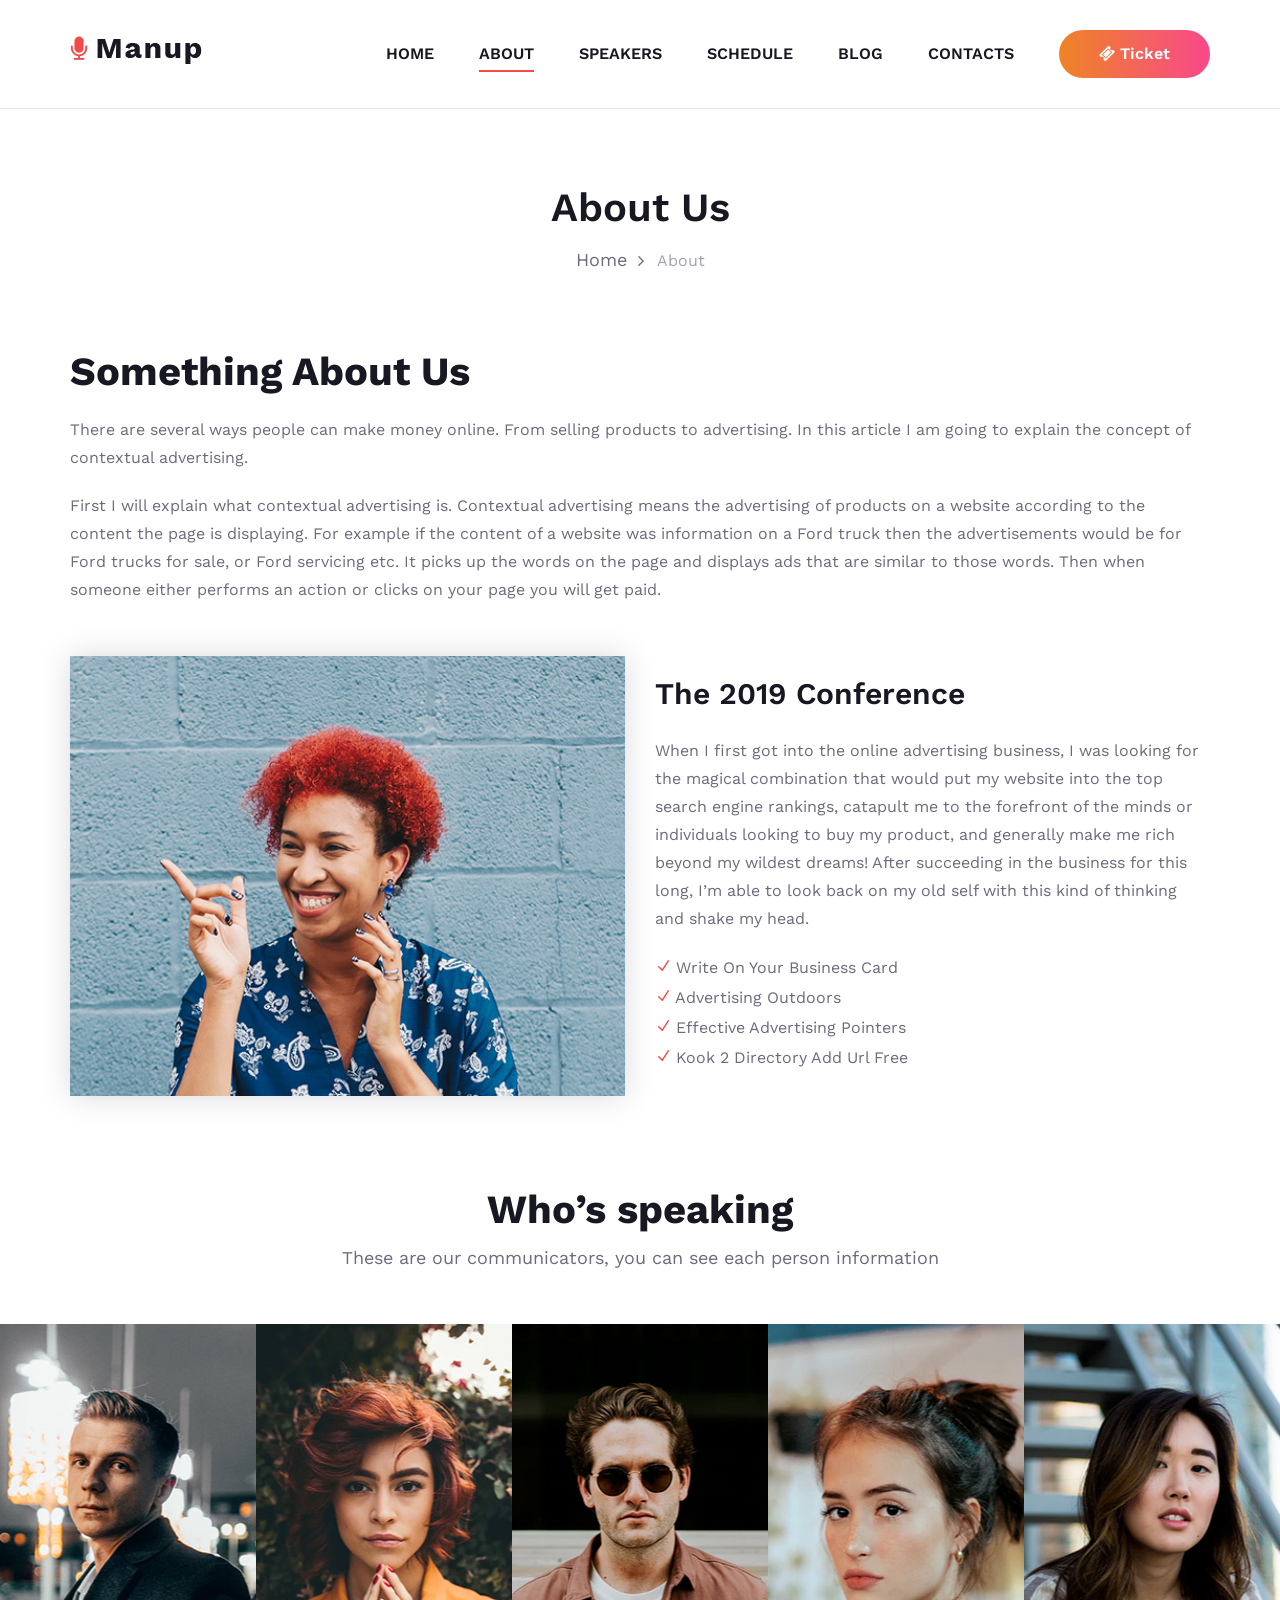
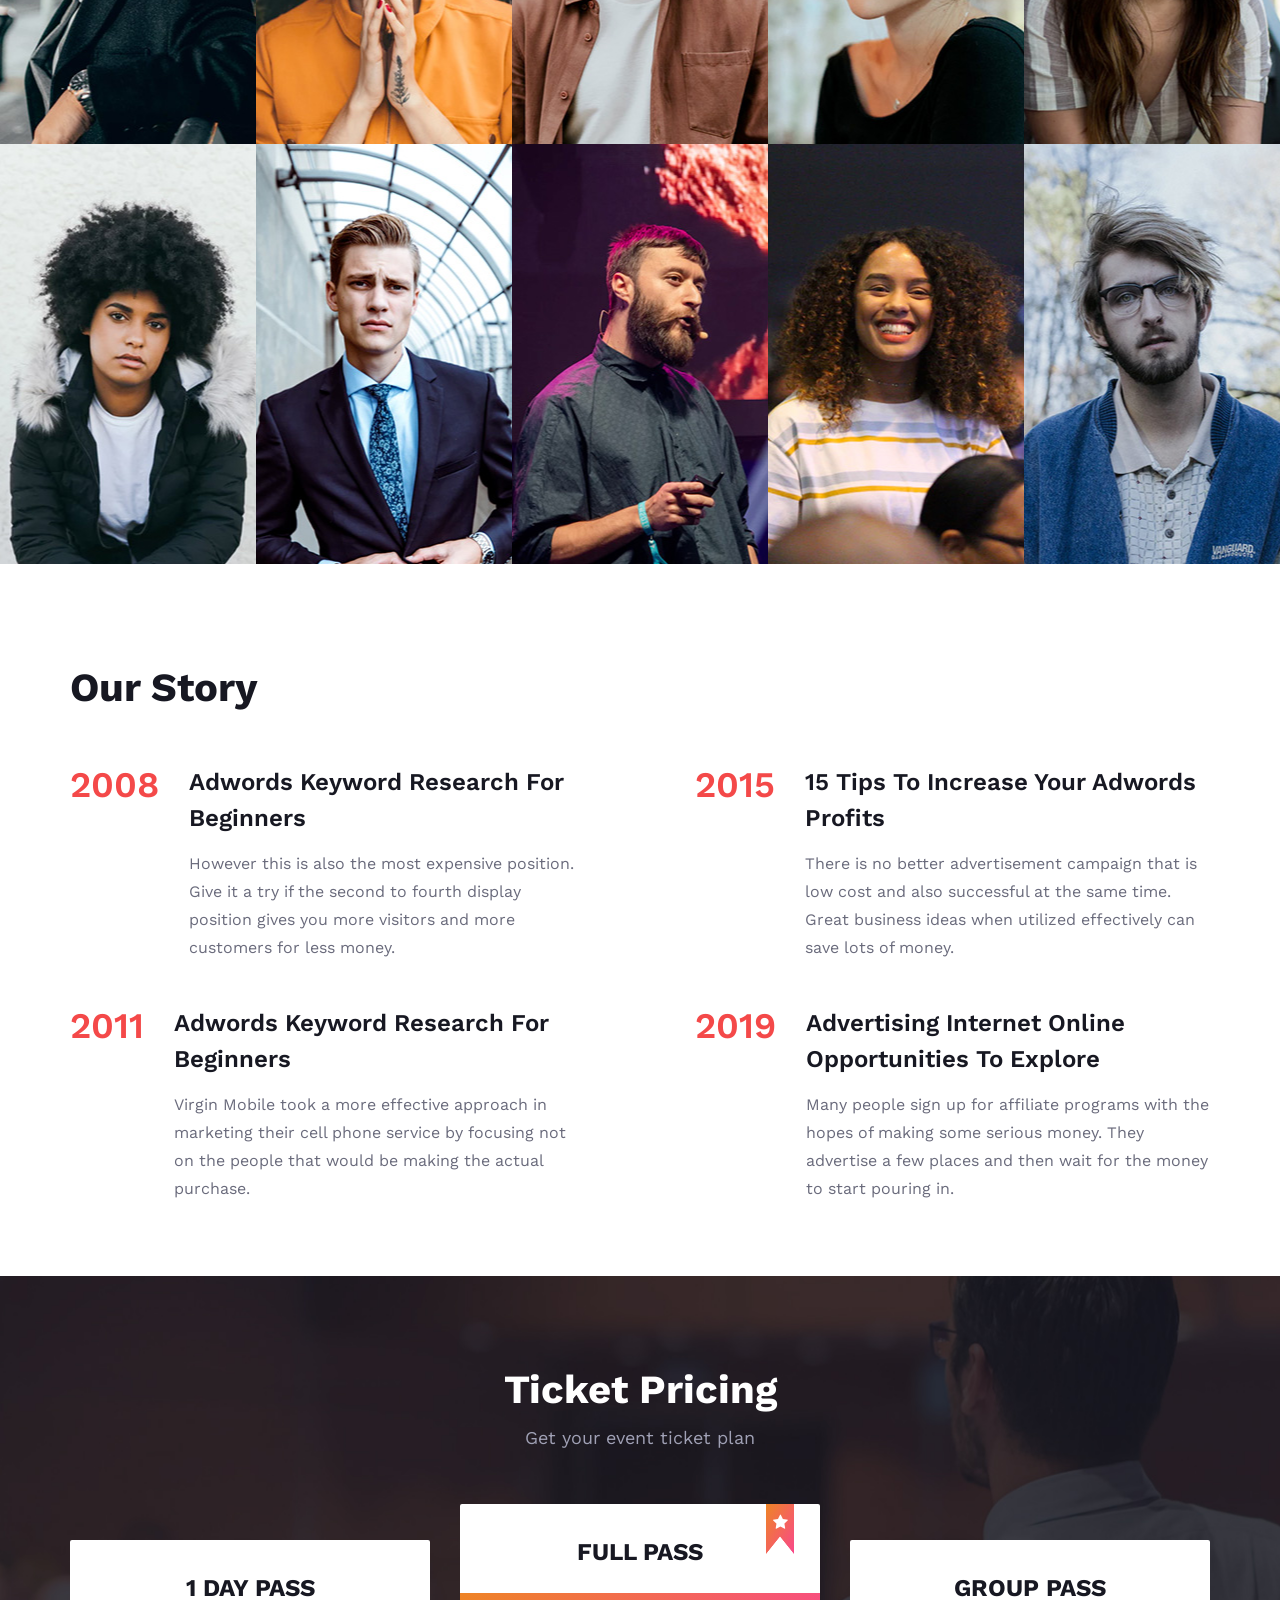
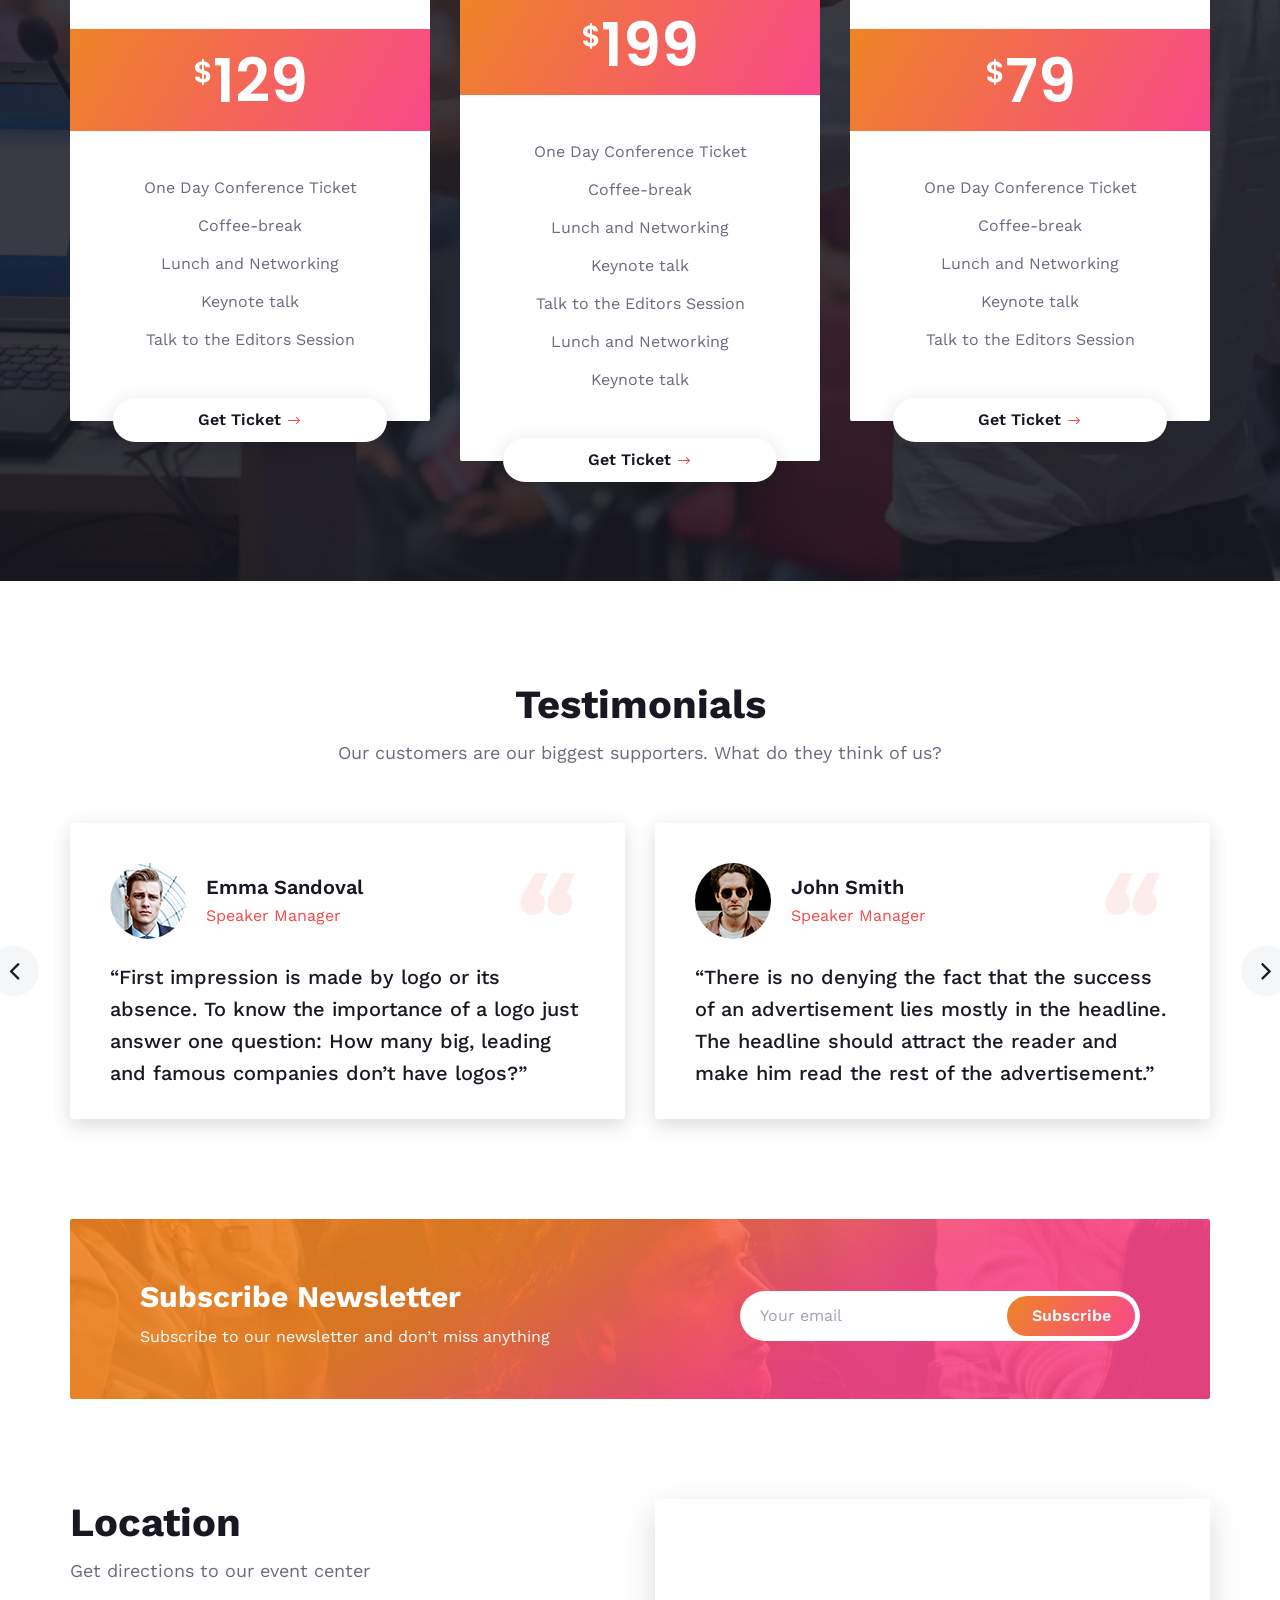
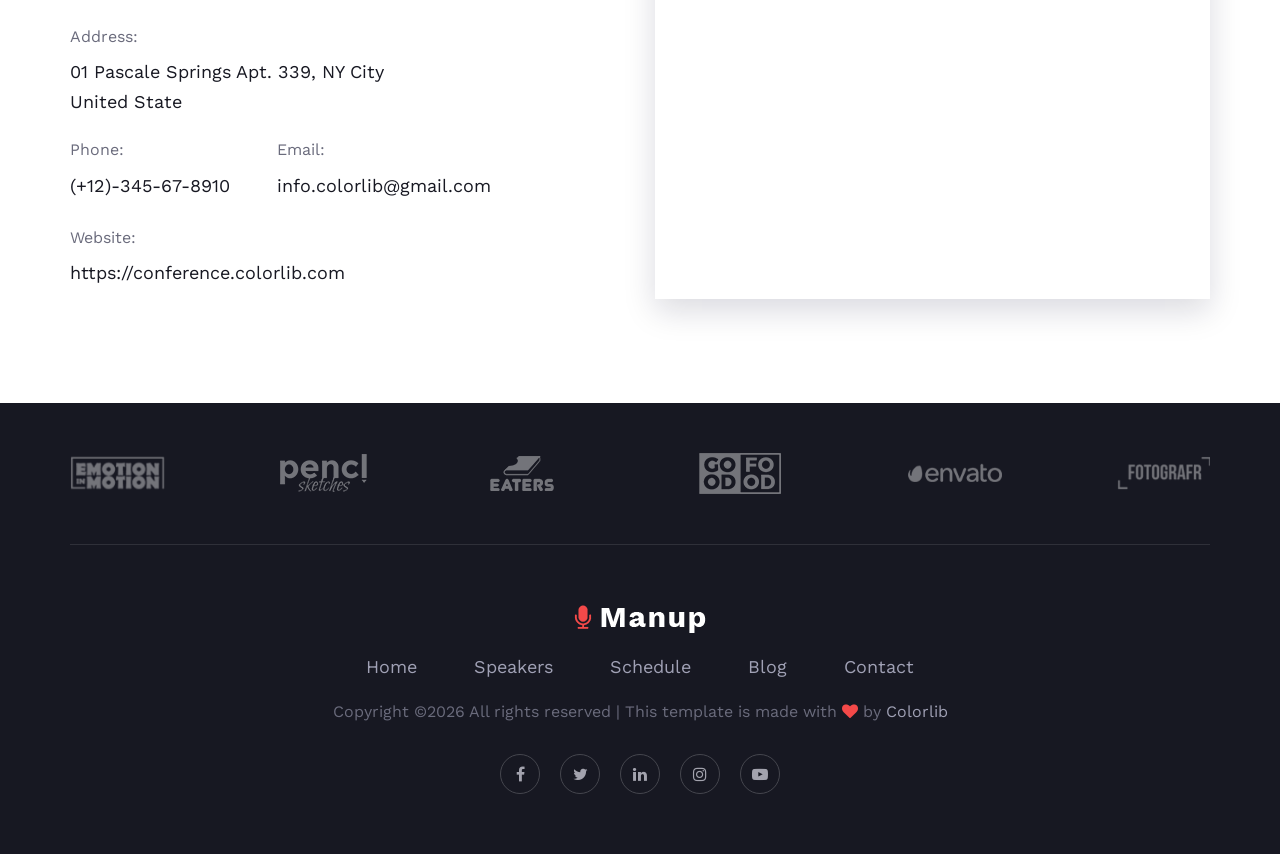
==== about-us.html @ 9007f4e0 "First commit" ====
<!DOCTYPE html>
<html lang="zxx">

<head>
    <meta charset="UTF-8">
    <meta name="description" content="Manup Template">
    <meta name="keywords" content="Manup, unica, creative, html">
    <meta name="viewport" content="width=device-width, initial-scale=1.0">
    <meta http-equiv="X-UA-Compatible" content="ie=edge">
    <title>Manup | Template</title>

    <!-- Google Font -->
    <link href="https://fonts.googleapis.com/css?family=Work+Sans:400,500,600,700,800,900&display=swap" rel="stylesheet">
    <link href="https://fonts.googleapis.com/css?family=Poppins:400,500,600,700&display=swap" rel="stylesheet">


    <!-- Css Styles -->
    <link rel="stylesheet" href="css/bootstrap.min.css" type="text/css">
    <link rel="stylesheet" href="css/font-awesome.min.css" type="text/css">
    <link rel="stylesheet" href="css/elegant-icons.css" type="text/css">
    <link rel="stylesheet" href="css/owl.carousel.min.css" type="text/css">
    <link rel="stylesheet" href="css/magnific-popup.css" type="text/css">
    <link rel="stylesheet" href="css/slicknav.min.css" type="text/css">
    <link rel="stylesheet" href="css/style.css" type="text/css">
</head>

<body>
    <!-- Page Preloder -->
    <div id="preloder">
        <div class="loader"></div>
    </div>

    <!-- Header Section Begin -->
    <header class="header-section header-normal">
        <div class="container">
            <div class="logo">
                <a href="./index.html">
                    <img src="img/logo.png" alt="">
                </a>
            </div>
            <div class="nav-menu">
                <nav class="mainmenu mobile-menu">
                    <ul>
                        <li><a href="./index.html">Home</a></li>
                        <li class="active"><a href="./about-us.html">About</a></li>
                        <li><a href="./speaker.html">Speakers</a>
                            <ul class="dropdown">
                                <li><a href="#">Jayden</a></li>
                                <li><a href="#">Sara</a></li>
                                <li><a href="#">Emma</a></li>
                                <li><a href="#">Harriet</a></li>
                            </ul>
                        </li>
                        <li><a href="./schedule.html">Schedule</a></li>
                        <li><a href="./blog.html">Blog</a></li>
                        <li><a href="./contact.html">Contacts</a></li>
                    </ul>
                </nav>
                <a href="#" class="primary-btn top-btn"><i class="fa fa-ticket"></i> Ticket</a>
            </div>
            <div id="mobile-menu-wrap"></div>
        </div>
    </header>
    <!-- Header End -->

    <!-- Breadcrumb Section Begin -->
    <section class="breadcrumb-section">
        <div class="container">
            <div class="row">
                <div class="col-lg-12">
                    <div class="breadcrumb-text">
                        <h2>About Us</h2>
                        <div class="bt-option">
                            <a href="#">Home</a>
                            <span>About</span>
                        </div>
                    </div>
                </div>
            </div>
        </div>
    </section>
    <!-- Breadcrumb Section End -->

    <!-- About Section Begin -->
    <section class="about-section spad">
        <div class="container">
            <div class="row">
                <div class="col-lg-12">
                    <div class="section-title">
                        <h2>Something About Us</h2>
                        <p class="f-para">There are several ways people can make money online. From selling products to advertising. In this article I am going to explain the concept of contextual advertising.</p>
                        <p>First I will explain what contextual advertising is. Contextual advertising means the advertising of products on a website according to the content the page is displaying. For example if the content of a website was information on a Ford truck then the advertisements would be for Ford trucks for sale, or Ford servicing etc. It picks up the words on the page and displays ads that are similar to those words. Then when someone either performs an action or clicks on your page you will get paid.</p>
                    </div>
                </div>
            </div>
            <div class="row">
                <div class="col-lg-6">
                    <div class="about-pic">
                        <img src="img/about-us.jpg" alt="">
                    </div>
                </div>
                <div class="col-lg-6">
                    <div class="about-text">
                        <h3>The 2019 Conference</h3>
                        <p>When I first got into the online advertising business, I was looking for the magical combination that would put my website into the top search engine rankings, catapult me to the forefront of the minds or individuals looking to buy my product, and generally make me rich beyond my wildest dreams! After succeeding in the business for this long, I’m able to look back on my old self with this kind of thinking and shake my head. </p>
                        <ul>
                            <li><span class="icon_check"></span> Write On Your Business Card</li>
                            <li><span class="icon_check"></span> Advertising Outdoors</li>
                            <li><span class="icon_check"></span> Effective Advertising Pointers</li>
                            <li><span class="icon_check"></span> Kook 2 Directory Add Url Free</li>
                        </ul>
                    </div>
                </div>
            </div>
        </div>
    </section>
    <!-- About Section End -->

    <!-- Team Member Section Begin -->
    <section class="team-member-section">
        <div class="container">
            <div class="row">
                <div class="col-lg-12">
                    <div class="section-title">
                        <h2>Who’s speaking</h2>
                        <p>These are our communicators, you can see each person information</p>
                    </div>
                </div>
            </div>
        </div>
        <div class="member-item set-bg" data-setbg="img/team-member/member-1.jpg">
            <div class="mi-social">
                <div class="mi-social-inner bg-gradient">
                    <a href="#"><i class="fa fa-facebook"></i></a>
                    <a href="#"><i class="fa fa-instagram"></i></a>
                    <a href="#"><i class="fa fa-twitter"></i></a>
                    <a href="#"><i class="fa fa-linkedin"></i></a>
                </div>
            </div>
            <div class="mi-text">
                <h5>Emma Sandoval</h5>
                <span>Speaker</span>
            </div>
        </div>
        <div class="member-item set-bg" data-setbg="img/team-member/member-2.jpg">
            <div class="mi-social">
                <div class="mi-social-inner bg-gradient">
                    <a href="#"><i class="fa fa-facebook"></i></a>
                    <a href="#"><i class="fa fa-instagram"></i></a>
                    <a href="#"><i class="fa fa-twitter"></i></a>
                    <a href="#"><i class="fa fa-linkedin"></i></a>
                </div>
            </div>
            <div class="mi-text">
                <h5>Emma Sandoval</h5>
                <span>Speaker</span>
            </div>
        </div>
        <div class="member-item set-bg" data-setbg="img/team-member/member-3.jpg">
            <div class="mi-social">
                <div class="mi-social-inner bg-gradient">
                    <a href="#"><i class="fa fa-facebook"></i></a>
                    <a href="#"><i class="fa fa-instagram"></i></a>
                    <a href="#"><i class="fa fa-twitter"></i></a>
                    <a href="#"><i class="fa fa-linkedin"></i></a>
                </div>
            </div>
            <div class="mi-text">
                <h5>Emma Sandoval</h5>
                <span>Speaker</span>
            </div>
        </div>
        <div class="member-item set-bg" data-setbg="img/team-member/member-4.jpg">
            <div class="mi-social">
                <div class="mi-social-inner bg-gradient">
                    <a href="#"><i class="fa fa-facebook"></i></a>
                    <a href="#"><i class="fa fa-instagram"></i></a>
                    <a href="#"><i class="fa fa-twitter"></i></a>
                    <a href="#"><i class="fa fa-linkedin"></i></a>
                </div>
            </div>
            <div class="mi-text">
                <h5>Emma Sandoval</h5>
                <span>Speaker</span>
            </div>
        </div>
        <div class="member-item set-bg" data-setbg="img/team-member/member-5.jpg">
            <div class="mi-social">
                <div class="mi-social-inner bg-gradient">
                    <a href="#"><i class="fa fa-facebook"></i></a>
                    <a href="#"><i class="fa fa-instagram"></i></a>
                    <a href="#"><i class="fa fa-twitter"></i></a>
                    <a href="#"><i class="fa fa-linkedin"></i></a>
                </div>
            </div>
            <div class="mi-text">
                <h5>Emma Sandoval</h5>
                <span>Speaker</span>
            </div>
        </div>
        <div class="member-item set-bg" data-setbg="img/team-member/member-6.jpg">
            <div class="mi-social">
                <div class="mi-social-inner bg-gradient">
                    <a href="#"><i class="fa fa-facebook"></i></a>
                    <a href="#"><i class="fa fa-instagram"></i></a>
                    <a href="#"><i class="fa fa-twitter"></i></a>
                    <a href="#"><i class="fa fa-linkedin"></i></a>
                </div>
            </div>
            <div class="mi-text">
                <h5>Emma Sandoval</h5>
                <span>Speaker</span>
            </div>
        </div>
        <div class="member-item set-bg" data-setbg="img/team-member/member-7.jpg">
            <div class="mi-social">
                <div class="mi-social-inner bg-gradient">
                    <a href="#"><i class="fa fa-facebook"></i></a>
                    <a href="#"><i class="fa fa-instagram"></i></a>
                    <a href="#"><i class="fa fa-twitter"></i></a>
                    <a href="#"><i class="fa fa-linkedin"></i></a>
                </div>
            </div>
            <div class="mi-text">
                <h5>Emma Sandoval</h5>
                <span>Speaker</span>
            </div>
        </div>
        <div class="member-item set-bg" data-setbg="img/team-member/member-8.jpg">
            <div class="mi-social">
                <div class="mi-social-inner bg-gradient">
                    <a href="#"><i class="fa fa-facebook"></i></a>
                    <a href="#"><i class="fa fa-instagram"></i></a>
                    <a href="#"><i class="fa fa-twitter"></i></a>
                    <a href="#"><i class="fa fa-linkedin"></i></a>
                </div>
            </div>
            <div class="mi-text">
                <h5>Emma Sandoval</h5>
                <span>Speaker</span>
            </div>
        </div>
        <div class="member-item set-bg" data-setbg="img/team-member/member-9.jpg">
            <div class="mi-social">
                <div class="mi-social-inner bg-gradient">
                    <a href="#"><i class="fa fa-facebook"></i></a>
                    <a href="#"><i class="fa fa-instagram"></i></a>
                    <a href="#"><i class="fa fa-twitter"></i></a>
                    <a href="#"><i class="fa fa-linkedin"></i></a>
                </div>
            </div>
            <div class="mi-text">
                <h5>Emma Sandoval</h5>
                <span>Speaker</span>
            </div>
        </div>
        <div class="member-item set-bg" data-setbg="img/team-member/member-10.jpg">
            <div class="mi-social">
                <div class="mi-social-inner bg-gradient">
                    <a href="#"><i class="fa fa-facebook"></i></a>
                    <a href="#"><i class="fa fa-instagram"></i></a>
                    <a href="#"><i class="fa fa-twitter"></i></a>
                    <a href="#"><i class="fa fa-linkedin"></i></a>
                </div>
            </div>
            <div class="mi-text">
                <h5>Emma Sandoval</h5>
                <span>Speaker</span>
            </div>
        </div>
    </section>
    <!-- Team Member Section End -->

    <!-- Story Section Begin -->
    <section class="story-section spad">
        <div class="container">
            <div class="row">
                <div class="col-lg-12">
                    <div class="section-title">
                        <h2>Our Story</h2>
                    </div>
                </div>
            </div>
            <div class="row">
                <div class="col-lg-6">
                    <div class="story-left">
                        <div class="story-item">
                            <h2>2008</h2>
                            <div class="si-text">
                                <h4>Adwords Keyword Research For Beginners</h4>
                                <p>However this is also the most expensive position. Give it a try if the second to fourth display position gives you more visitors and more customers for less money.</p>
                            </div>
                        </div>
                        <div class="story-item">
                            <h2>2011</h2>
                            <div class="si-text">
                                <h4>Adwords Keyword Research For Beginners</h4>
                                <p>Virgin Mobile took a more effective approach in marketing their cell phone service by focusing not on the people that would be making the actual purchase.</p>
                            </div>
                        </div>
                    </div>
                </div>
                <div class="col-lg-6">
                    <div class="story-right">
                        <div class="story-item">
                            <h2>2015</h2>
                            <div class="si-text">
                                <h4>15 Tips To Increase Your Adwords Profits</h4>
                                <p>There is no better advertisement campaign that is low cost and also successful at the same time. Great business ideas when utilized effectively can save lots of money.</p>
                            </div>
                        </div>
                        <div class="story-item">
                            <h2>2019</h2>
                            <div class="si-text">
                                <h4>Advertising Internet Online Opportunities To Explore</h4>
                                <p>Many people sign up for affiliate programs with the hopes of making some serious money. They advertise a few places and then wait for the money to start pouring in.</p>
                            </div>
                        </div>
                    </div>
                </div>
            </div>
        </div>
    </section>
    <!-- Story Section End -->

    <!-- Pricing Section Begin -->
    <section class="pricing-section set-bg spad" data-setbg="img/pricing-bg.jpg">
        <div class="container">
            <div class="row">
                <div class="col-lg-12">
                    <div class="section-title">
                        <h2>Ticket Pricing</h2>
                        <p>Get your event ticket plan</p>
                    </div>
                </div>
            </div>
            <div class="row">
                <div class="col-lg-4">
                    <div class="price-item">
                        <h4>1 Day Pass</h4>
                        <div class="pi-price">
                            <h2><span>$</span>129</h2>
                        </div>
                        <ul>
                            <li>One Day Conference Ticket</li>
                            <li>Coffee-break</li>
                            <li>Lunch and Networking</li>
                            <li>Keynote talk</li>
                            <li>Talk to the Editors Session</li>
                        </ul>
                        <a href="#" class="price-btn">Get Ticket <span class="arrow_right"></span></a>
                    </div>
                </div>
                <div class="col-lg-4">
                    <div class="price-item top-rated">
                        <div class="tr-tag">
                            <i class="fa fa-star"></i>
                        </div>
                        <h4>Full Pass</h4>
                        <div class="pi-price">
                            <h2><span>$</span>199</h2>
                        </div>
                        <ul>
                            <li>One Day Conference Ticket</li>
                            <li>Coffee-break</li>
                            <li>Lunch and Networking</li>
                            <li>Keynote talk</li>
                            <li>Talk to the Editors Session</li>
                            <li>Lunch and Networking</li>
                            <li>Keynote talk</li>
                        </ul>
                        <a href="#" class="price-btn">Get Ticket <span class="arrow_right"></span></a>
                    </div>
                </div>
                <div class="col-lg-4">
                    <div class="price-item">
                        <h4>Group Pass</h4>
                        <div class="pi-price">
                            <h2><span>$</span>79</h2>
                        </div>
                        <ul>
                            <li>One Day Conference Ticket</li>
                            <li>Coffee-break</li>
                            <li>Lunch and Networking</li>
                            <li>Keynote talk</li>
                            <li>Talk to the Editors Session</li>
                        </ul>
                        <a href="#" class="price-btn">Get Ticket <span class="arrow_right"></span></a>
                    </div>
                </div>
            </div>
        </div>
    </section>
    <!-- Pricing Section End -->

    <!-- Testimonial Section Begin -->
    <section class="testimonial-section spad">
        <div class="container">
            <div class="row">
                <div class="col-lg-12">
                    <div class="section-title">
                        <h2>Testimonials</h2>
                        <p>Our customers are our biggest supporters. What do they think of us?</p>
                    </div>
                </div>
            </div>
            <div class="row">
                <div class="col-lg-12">
                    <div class="row">
                        <div class="testimonial-slider owl-carousel">
                            <div class="col-lg-6">
                                <div class="testimonial-item">
                                    <div class="ti-author">
                                        <div class="quote-pic">
                                            <img src="img/quote.png" alt="">
                                        </div>
                                        <div class="ta-pic">
                                            <img src="img/testimonial/testimonial-1.jpg" alt="">
                                        </div>
                                        <div class="ta-text">
                                            <h5>Emma Sandoval</h5>
                                            <span>Speaker Manager</span>
                                        </div>
                                    </div>
                                    <p>“First impression is made by logo or its absence. To know the importance of a logo just answer one question: How many big, leading and famous companies don’t have logos?”</p>
                                </div>
                            </div>
                            <div class="col-lg-6">
                                <div class="testimonial-item">
                                    <div class="ti-author">
                                        <div class="quote-pic">
                                            <img src="img/quote.png" alt="">
                                        </div>
                                        <div class="ta-pic">
                                            <img src="img/testimonial/testimonial-2.jpg" alt="">
                                        </div>
                                        <div class="ta-text">
                                            <h5>John Smith</h5>
                                            <span>Speaker Manager</span>
                                        </div>
                                    </div>
                                    <p>“There is no denying the fact that the success of an advertisement lies mostly in the headline. The headline should attract the reader and make him read the rest of the advertisement.”</p>
                                </div>
                            </div>
                            <div class="col-lg-6">
                                <div class="testimonial-item">
                                    <div class="ti-author">
                                        <div class="quote-pic">
                                            <img src="img/quote.png" alt="">
                                        </div>
                                        <div class="ta-pic">
                                            <img src="img/testimonial/testimonial-2.jpg" alt="">
                                        </div>
                                        <div class="ta-text">
                                            <h5>John Smith</h5>
                                            <span>Speaker Manager</span>
                                        </div>
                                    </div>
                                    <p>“There is no denying the fact that the success of an advertisement lies mostly in the headline. The headline should attract the reader and make him read the rest of the advertisement.”</p>
                                </div>
                            </div>
                        </div>
                    </div>
                </div>
            </div>
        </div>
    </section>
    <!-- Testimonial Section End -->

    <!-- Newslatter Section Begin -->
    <section class="newslatter-section about-newslatter">
        <div class="container">
            <div class="newslatter-inner set-bg" data-setbg="img/newslatter-bg.jpg">
                <div class="ni-text">
                    <h3>Subscribe Newsletter</h3>
                    <p>Subscribe to our newsletter and don’t miss anything</p>
                </div>
                <form action="#" class="ni-form">
                    <input type="text" placeholder="Your email">
                    <button type="submit">Subscribe</button>
                </form>
            </div>
        </div>
    </section>
    <!-- Newslatter Section End -->

    <!-- Contact Section Begin -->
    <section class="contact-section spad">
        <div class="container">
            <div class="row">
                <div class="col-lg-6">
                    <div class="section-title">
                        <h2>Location</h2>
                        <p>Get directions to our event center</p>
                    </div>
                    <div class="cs-text">
                        <div class="ct-address">
                            <span>Address:</span>
                            <p>01 Pascale Springs Apt. 339, NY City <br/>United State</p>
                        </div>
                        <ul>
                            <li>
                                <span>Phone:</span>
                                (+12)-345-67-8910
                            </li>
                            <li>
                                <span>Email:</span>
                                info.colorlib@gmail.com
                            </li>
                        </ul>
                        <div class="ct-links">
                            <span>Website:</span>
                            <p>https://conference.colorlib.com</p>
                        </div>
                    </div>
                </div>
                <div class="col-lg-6">
                    <div class="cs-map">
                        <iframe src="https://www.google.com/maps/embed?pb=!1m18!1m12!1m3!1d52901.38789495531!2d-118.19465514866786!3d34.03523211493029!2m3!1f0!2f0!3f0!3m2!1i1024!2i768!4f13.1!3m3!1m2!1s0x80c2cf71ad83ff9f%3A0x518b28657f4543b7!2sEast%20Los%20Angeles%2C%20CA%2C%20USA!5e0!3m2!1sen!2sbd!4v1579763856144!5m2!1sen!2sbd" height="400" style="border:0;" allowfullscreen=""></iframe>
                    </div>
                </div>
            </div>
        </div>
    </section>
    <!-- Contact Section End -->

    <!-- Footer Section Begin -->
    <footer class="footer-section">
        <div class="container">
            <div class="partner-logo owl-carousel">
                <a href="#" class="pl-table">
                    <div class="pl-tablecell">
                        <img src="img/partner-logo/logo-1.png" alt="">
                    </div>
                </a>
                <a href="#" class="pl-table">
                    <div class="pl-tablecell">
                        <img src="img/partner-logo/logo-2.png" alt="">
                    </div>
                </a>
                <a href="#" class="pl-table">
                    <div class="pl-tablecell">
                        <img src="img/partner-logo/logo-3.png" alt="">
                    </div>
                </a>
                <a href="#" class="pl-table">
                    <div class="pl-tablecell">
                        <img src="img/partner-logo/logo-4.png" alt="">
                    </div>
                </a>
                <a href="#" class="pl-table">
                    <div class="pl-tablecell">
                        <img src="img/partner-logo/logo-5.png" alt="">
                    </div>
                </a>
                <a href="#" class="pl-table">
                    <div class="pl-tablecell">
                        <img src="img/partner-logo/logo-6.png" alt="">
                    </div>
                </a>
            </div>
            <div class="row">
                <div class="col-lg-12">
                    <div class="footer-text">
                        <div class="ft-logo">
                            <a href="#" class="footer-logo"><img src="img/footer-logo.png" alt=""></a>
                        </div>
                        <ul>
                            <li><a href="#">Home</a></li>
                            <li><a href="#">Speakers</a></li>
                            <li><a href="#">Schedule</a></li>
                            <li><a href="#">Blog</a></li>
                            <li><a href="#">Contact</a></li>
                        </ul>
                        <div class="copyright-text"><p><!-- Link back to Colorlib can't be removed. Template is licensed under CC BY 3.0. -->
  Copyright &copy;<script>document.write(new Date().getFullYear());</script> All rights reserved | This template is made with <i class="fa fa-heart" aria-hidden="true"></i> by <a href="https://colorlib.com" target="_blank">Colorlib</a>
  <!-- Link back to Colorlib can't be removed. Template is licensed under CC BY 3.0. --></p></div>
                        <div class="ft-social">
                            <a href="#"><i class="fa fa-facebook"></i></a>
                            <a href="#"><i class="fa fa-twitter"></i></a>
                            <a href="#"><i class="fa fa-linkedin"></i></a>
                            <a href="#"><i class="fa fa-instagram"></i></a>
                            <a href="#"><i class="fa fa-youtube-play"></i></a>
                        </div>
                    </div>
                </div>
            </div>
        </div>
    </footer>
    <!-- Footer Section End -->

    <!-- Js Plugins -->
    <script src="js/jquery-3.3.1.min.js"></script>
    <script src="js/bootstrap.min.js"></script>
    <script src="js/jquery.magnific-popup.min.js"></script>
    <script src="js/jquery.countdown.min.js"></script>
    <script src="js/jquery.slicknav.js"></script>
    <script src="js/owl.carousel.min.js"></script>
    <script src="js/main.js"></script>
</body>

</html>
---- css/elegant-icons.css ----
@font-face {
	font-family: 'ElegantIcons';
	src:url('../fonts/ElegantIcons.eot');
	src:url('../fonts/ElegantIcons.eot?#iefix') format('embedded-opentype'),
		url('../fonts/ElegantIcons.woff') format('woff'),
		url('../fonts/ElegantIcons.ttf') format('truetype'),
		url('../fonts/ElegantIcons.svg#ElegantIcons') format('svg');
	font-weight: normal;
	font-style: normal;
}

/* Use the following CSS code if you want to use data attributes for inserting your icons */
[data-icon]:before {
	font-family: 'ElegantIcons';
	content: attr(data-icon);
	speak: none;
	font-weight: normal;
	font-variant: normal;
	text-transform: none;
	line-height: 1;
	-webkit-font-smoothing: antialiased;
	-moz-osx-font-smoothing: grayscale;
}

/* Use the following CSS code if you want to have a class per icon */
/*
Instead of a list of all class selectors,
you can use the generic selector below, but it's slower:
[class*="your-class-prefix"] {
*/
.arrow_up, .arrow_down, .arrow_left, .arrow_right, .arrow_left-up, .arrow_right-up, .arrow_right-down, .arrow_left-down, .arrow-up-down, .arrow_up-down_alt, .arrow_left-right_alt, .arrow_left-right, .arrow_expand_alt2, .arrow_expand_alt, .arrow_condense, .arrow_expand, .arrow_move, .arrow_carrot-up, .arrow_carrot-down, .arrow_carrot-left, .arrow_carrot-right, .arrow_carrot-2up, .arrow_carrot-2down, .arrow_carrot-2left, .arrow_carrot-2right, .arrow_carrot-up_alt2, .arrow_carrot-down_alt2, .arrow_carrot-left_alt2, .arrow_carrot-right_alt2, .arrow_carrot-2up_alt2, .arrow_carrot-2down_alt2, .arrow_carrot-2left_alt2, .arrow_carrot-2right_alt2, .arrow_triangle-up, .arrow_triangle-down, .arrow_triangle-left, .arrow_triangle-right, .arrow_triangle-up_alt2, .arrow_triangle-down_alt2, .arrow_triangle-left_alt2, .arrow_triangle-right_alt2, .arrow_back, .icon_minus-06, .icon_plus, .icon_close, .icon_check, .icon_minus_alt2, .icon_plus_alt2, .icon_close_alt2, .icon_check_alt2, .icon_zoom-out_alt, .icon_zoom-in_alt, .icon_search, .icon_box-empty, .icon_box-selected, .icon_minus-box, .icon_plus-box, .icon_box-checked, .icon_circle-empty, .icon_circle-slelected, .icon_stop_alt2, .icon_stop, .icon_pause_alt2, .icon_pause, .icon_menu, .icon_menu-square_alt2, .icon_menu-circle_alt2, .icon_ul, .icon_ol, .icon_adjust-horiz, .icon_adjust-vert, .icon_document_alt, .icon_documents_alt, .icon_pencil, .icon_pencil-edit_alt, .icon_pencil-edit, .icon_folder-alt, .icon_folder-open_alt, .icon_folder-add_alt, .icon_info_alt, .icon_error-oct_alt, .icon_error-circle_alt, .icon_error-triangle_alt, .icon_question_alt2, .icon_question, .icon_comment_alt, .icon_chat_alt, .icon_vol-mute_alt, .icon_volume-low_alt, .icon_volume-high_alt, .icon_quotations, .icon_quotations_alt2, .icon_clock_alt, .icon_lock_alt, .icon_lock-open_alt, .icon_key_alt, .icon_cloud_alt, .icon_cloud-upload_alt, .icon_cloud-download_alt, .icon_image, .icon_images, .icon_lightbulb_alt, .icon_gift_alt, .icon_house_alt, .icon_genius, .icon_mobile, .icon_tablet, .icon_laptop, .icon_desktop, .icon_camera_alt, .icon_mail_alt, .icon_cone_alt, .icon_ribbon_alt, .icon_bag_alt, .icon_creditcard, .icon_cart_alt, .icon_paperclip, .icon_tag_alt, .icon_tags_alt, .icon_trash_alt, .icon_cursor_alt, .icon_mic_alt, .icon_compass_alt, .icon_pin_alt, .icon_pushpin_alt, .icon_map_alt, .icon_drawer_alt, .icon_toolbox_alt, .icon_book_alt, .icon_calendar, .icon_film, .icon_table, .icon_contacts_alt, .icon_headphones, .icon_lifesaver, .icon_piechart, .icon_refresh, .icon_link_alt, .icon_link, .icon_loading, .icon_blocked, .icon_archive_alt, .icon_heart_alt, .icon_star_alt, .icon_star-half_alt, .icon_star, .icon_star-half, .icon_tools, .icon_tool, .icon_cog, .icon_cogs, .arrow_up_alt, .arrow_down_alt, .arrow_left_alt, .arrow_right_alt, .arrow_left-up_alt, .arrow_right-up_alt, .arrow_right-down_alt, .arrow_left-down_alt, .arrow_condense_alt, .arrow_expand_alt3, .arrow_carrot_up_alt, .arrow_carrot-down_alt, .arrow_carrot-left_alt, .arrow_carrot-right_alt, .arrow_carrot-2up_alt, .arrow_carrot-2dwnn_alt, .arrow_carrot-2left_alt, .arrow_carrot-2right_alt, .arrow_triangle-up_alt, .arrow_triangle-down_alt, .arrow_triangle-left_alt, .arrow_triangle-right_alt, .icon_minus_alt, .icon_plus_alt, .icon_close_alt, .icon_check_alt, .icon_zoom-out, .icon_zoom-in, .icon_stop_alt, .icon_menu-square_alt, .icon_menu-circle_alt, .icon_document, .icon_documents, .icon_pencil_alt, .icon_folder, .icon_folder-open, .icon_folder-add, .icon_folder_upload, .icon_folder_download, .icon_info, .icon_error-circle, .icon_error-oct, .icon_error-triangle, .icon_question_alt, .icon_comment, .icon_chat, .icon_vol-mute, .icon_volume-low, .icon_volume-high, .icon_quotations_alt, .icon_clock, .icon_lock, .icon_lock-open, .icon_key, .icon_cloud, .icon_cloud-upload, .icon_cloud-download, .icon_lightbulb, .icon_gift, .icon_house, .icon_camera, .icon_mail, .icon_cone, .icon_ribbon, .icon_bag, .icon_cart, .icon_tag, .icon_tags, .icon_trash, .icon_cursor, .icon_mic, .icon_compass, .icon_pin, .icon_pushpin, .icon_map, .icon_drawer, .icon_toolbox, .icon_book, .icon_contacts, .icon_archive, .icon_heart, .icon_profile, .icon_group, .icon_grid-2x2, .icon_grid-3x3, .icon_music, .icon_pause_alt, .icon_phone, .icon_upload, .icon_download, .social_facebook, .social_twitter, .social_pinterest, .social_googleplus, .social_tumblr, .social_tumbleupon, .social_wordpress, .social_instagram, .social_dribbble, .social_vimeo, .social_linkedin, .social_rss, .social_deviantart, .social_share, .social_myspace, .social_skype, .social_youtube, .social_picassa, .social_googledrive, .social_flickr, .social_blogger, .social_spotify, .social_delicious, .social_facebook_circle, .social_twitter_circle, .social_pinterest_circle, .social_googleplus_circle, .social_tumblr_circle, .social_stumbleupon_circle, .social_wordpress_circle, .social_instagram_circle, .social_dribbble_circle, .social_vimeo_circle, .social_linkedin_circle, .social_rss_circle, .social_deviantart_circle, .social_share_circle, .social_myspace_circle, .social_skype_circle, .social_youtube_circle, .social_picassa_circle, .social_googledrive_alt2, .social_flickr_circle, .social_blogger_circle, .social_spotify_circle, .social_delicious_circle, .social_facebook_square, .social_twitter_square, .social_pinterest_square, .social_googleplus_square, .social_tumblr_square, .social_stumbleupon_square, .social_wordpress_square, .social_instagram_square, .social_dribbble_square, .social_vimeo_square, .social_linkedin_square, .social_rss_square, .social_deviantart_square, .social_share_square, .social_myspace_square, .social_skype_square, .social_youtube_square, .social_picassa_square, .social_googledrive_square, .social_flickr_square, .social_blogger_square, .social_spotify_square, .social_delicious_square, .icon_printer, .icon_calulator, .icon_building, .icon_floppy, .icon_drive, .icon_search-2, .icon_id, .icon_id-2, .icon_puzzle, .icon_like, .icon_dislike, .icon_mug, .icon_currency, .icon_wallet, .icon_pens, .icon_easel, .icon_flowchart, .icon_datareport, .icon_briefcase, .icon_shield, .icon_percent, .icon_globe, .icon_globe-2, .icon_target, .icon_hourglass, .icon_balance, .icon_rook, .icon_printer-alt, .icon_calculator_alt, .icon_building_alt, .icon_floppy_alt, .icon_drive_alt, .icon_search_alt, .icon_id_alt, .icon_id-2_alt, .icon_puzzle_alt, .icon_like_alt, .icon_dislike_alt, .icon_mug_alt, .icon_currency_alt, .icon_wallet_alt, .icon_pens_alt, .icon_easel_alt, .icon_flowchart_alt, .icon_datareport_alt, .icon_briefcase_alt, .icon_shield_alt, .icon_percent_alt, .icon_globe_alt, .icon_clipboard {
	font-family: 'ElegantIcons';
	speak: none;
	font-style: normal;
	font-weight: normal;
	font-variant: normal;
	text-transform: none;
	line-height: 1;
	-webkit-font-smoothing: antialiased;
}
.arrow_up:before {
	content: "\21";
}
.arrow_down:before {
	content: "\22";
}
.arrow_left:before {
	content: "\23";
}
.arrow_right:before {
	content: "\24";
}
.arrow_left-up:before {
	content: "\25";
}
.arrow_right-up:before {
	content: "\26";
}
.arrow_right-down:before {
	content: "\27";
}
.arrow_left-down:before {
	content: "\28";
}
.arrow-up-down:before {
	content: "\29";
}
.arrow_up-down_alt:before {
	content: "\2a";
}
.arrow_left-right_alt:before {
	content: "\2b";
}
.arrow_left-right:before {
	content: "\2c";
}
.arrow_expand_alt2:before {
	content: "\2d";
}
.arrow_expand_alt:before {
	content: "\2e";
}
.arrow_condense:before {
	content: "\2f";
}
.arrow_expand:before {
	content: "\30";
}
.arrow_move:before {
	content: "\31";
}
.arrow_carrot-up:before {
	content: "\32";
}
.arrow_carrot-down:before {
	content: "\33";
}
.arrow_carrot-left:before {
	content: "\34";
}
.arrow_carrot-right:before {
	content: "\35";
}
.arrow_carrot-2up:before {
	content: "\36";
}
.arrow_carrot-2down:before {
	content: "\37";
}
.arrow_carrot-2left:before {
	content: "\38";
}
.arrow_carrot-2right:before {
	content: "\39";
}
.arrow_carrot-up_alt2:before {
	content: "\3a";
}
.arrow_carrot-down_alt2:before {
	content: "\3b";
}
.arrow_carrot-left_alt2:before {
	content: "\3c";
}
.arrow_carrot-right_alt2:before {
	content: "\3d";
}
.arrow_carrot-2up_alt2:before {
	content: "\3e";
}
.arrow_carrot-2down_alt2:before {
	content: "\3f";
}
.arrow_carrot-2left_alt2:before {
	content: "\40";
}
.arrow_carrot-2right_alt2:before {
	content: "\41";
}
.arrow_triangle-up:before {
	content: "\42";
}
.arrow_triangle-down:before {
	content: "\43";
}
.arrow_triangle-left:before {
	content: "\44";
}
.arrow_triangle-right:before {
	content: "\45";
}
.arrow_triangle-up_alt2:before {
	content: "\46";
}
.arrow_triangle-down_alt2:before {
	content: "\47";
}
.arrow_triangle-left_alt2:before {
	content: "\48";
}
.arrow_triangle-right_alt2:before {
	content: "\49";
}
.arrow_back:before {
	content: "\4a";
}
.icon_minus-06:before {
	content: "\4b";
}
.icon_plus:before {
	content: "\4c";
}
.icon_close:before {
	content: "\4d";
}
.icon_check:before {
	content: "\4e";
}
.icon_minus_alt2:before {
	content: "\4f";
}
.icon_plus_alt2:before {
	content: "\50";
}
.icon_close_alt2:before {
	content: "\51";
}
.icon_check_alt2:before {
	content: "\52";
}
.icon_zoom-out_alt:before {
	content: "\53";
}
.icon_zoom-in_alt:before {
	content: "\54";
}
.icon_search:before {
	content: "\55";
}
.icon_box-empty:before {
	content: "\56";
}
.icon_box-selected:before {
	content: "\57";
}
.icon_minus-box:before {
	content: "\58";
}
.icon_plus-box:before {
	content: "\59";
}
.icon_box-checked:before {
	content: "\5a";
}
.icon_circle-empty:before {
	content: "\5b";
}
.icon_circle-slelected:before {
	content: "\5c";
}
.icon_stop_alt2:before {
	content: "\5d";
}
.icon_stop:before {
	content: "\5e";
}
.icon_pause_alt2:before {
	content: "\5f";
}
.icon_pause:before {
	content: "\60";
}
.icon_menu:before {
	content: "\61";
}
.icon_menu-square_alt2:before {
	content: "\62";
}
.icon_menu-circle_alt2:before {
	content: "\63";
}
.icon_ul:before {
	content: "\64";
}
.icon_ol:before {
	content: "\65";
}
.icon_adjust-horiz:before {
	content: "\66";
}
.icon_adjust-vert:before {
	content: "\67";
}
.icon_document_alt:before {
	content: "\68";
}
.icon_documents_alt:before {
	content: "\69";
}
.icon_pencil:before {
	content: "\6a";
}
.icon_pencil-edit_alt:before {
	content: "\6b";
}
.icon_pencil-edit:before {
	content: "\6c";
}
.icon_folder-alt:before {
	content: "\6d";
}
.icon_folder-open_alt:before {
	content: "\6e";
}
.icon_folder-add_alt:before {
	content: "\6f";
}
.icon_info_alt:before {
	content: "\70";
}
.icon_error-oct_alt:before {
	content: "\71";
}
.icon_error-circle_alt:before {
	content: "\72";
}
.icon_error-triangle_alt:before {
	content: "\73";
}
.icon_question_alt2:before {
	content: "\74";
}
.icon_question:before {
	content: "\75";
}
.icon_comment_alt:before {
	content: "\76";
}
.icon_chat_alt:before {
	content: "\77";
}
.icon_vol-mute_alt:before {
	content: "\78";
}
.icon_volume-low_alt:before {
	content: "\79";
}
.icon_volume-high_alt:before {
	content: "\7a";
}
.icon_quotations:before {
	content: "\7b";
}
.icon_quotations_alt2:before {
	content: "\7c";
}
.icon_clock_alt:before {
	content: "\7d";
}
.icon_lock_alt:before {
	content: "\7e";
}
.icon_lock-open_alt:before {
	content: "\e000";
}
.icon_key_alt:before {
	content: "\e001";
}
.icon_cloud_alt:before {
	content: "\e002";
}
.icon_cloud-upload_alt:before {
	content: "\e003";
}
.icon_cloud-download_alt:before {
	content: "\e004";
}
.icon_image:before {
	content: "\e005";
}
.icon_images:before {
	content: "\e006";
}
.icon_lightbulb_alt:before {
	content: "\e007";
}
.icon_gift_alt:before {
	content: "\e008";
}
.icon_house_alt:before {
	content: "\e009";
}
.icon_genius:before {
	content: "\e00a";
}
.icon_mobile:before {
	content: "\e00b";
}
.icon_tablet:before {
	content: "\e00c";
}
.icon_laptop:before {
	content: "\e00d";
}
.icon_desktop:before {
	content: "\e00e";
}
.icon_camera_alt:before {
	content: "\e00f";
}
.icon_mail_alt:before {
	content: "\e010";
}
.icon_cone_alt:before {
	content: "\e011";
}
.icon_ribbon_alt:before {
	content: "\e012";
}
.icon_bag_alt:before {
	content: "\e013";
}
.icon_creditcard:before {
	content: "\e014";
}
.icon_cart_alt:before {
	content: "\e015";
}
.icon_paperclip:before {
	content: "\e016";
}
.icon_tag_alt:before {
	content: "\e017";
}
.icon_tags_alt:before {
	content: "\e018";
}
.icon_trash_alt:before {
	content: "\e019";
}
.icon_cursor_alt:before {
	content: "\e01a";
}
.icon_mic_alt:before {
	content: "\e01b";
}
.icon_compass_alt:before {
	content: "\e01c";
}
.icon_pin_alt:before {
	content: "\e01d";
}
.icon_pushpin_alt:before {
	content: "\e01e";
}
.icon_map_alt:before {
	content: "\e01f";
}
.icon_drawer_alt:before {
	content: "\e020";
}
.icon_toolbox_alt:before {
	content: "\e021";
}
.icon_book_alt:before {
	content: "\e022";
}
.icon_calendar:before {
	content: "\e023";
}
.icon_film:before {
	content: "\e024";
}
.icon_table:before {
	content: "\e025";
}
.icon_contacts_alt:before {
	content: "\e026";
}
.icon_headphones:before {
	content: "\e027";
}
.icon_lifesaver:before {
	content: "\e028";
}
.icon_piechart:before {
	content: "\e029";
}
.icon_refresh:before {
	content: "\e02a";
}
.icon_link_alt:before {
	content: "\e02b";
}
.icon_link:before {
	content: "\e02c";
}
.icon_loading:before {
	content: "\e02d";
}
.icon_blocked:before {
	content: "\e02e";
}
.icon_archive_alt:before {
	content: "\e02f";
}
.icon_heart_alt:before {
	content: "\e030";
}
.icon_star_alt:before {
	content: "\e031";
}
.icon_star-half_alt:before {
	content: "\e032";
}
.icon_star:before {
	content: "\e033";
}
.icon_star-half:before {
	content: "\e034";
}
.icon_tools:before {
	content: "\e035";
}
.icon_tool:before {
	content: "\e036";
}
.icon_cog:before {
	content: "\e037";
}
.icon_cogs:before {
	content: "\e038";
}
.arrow_up_alt:before {
	content: "\e039";
}
.arrow_down_alt:before {
	content: "\e03a";
}
.arrow_left_alt:before {
	content: "\e03b";
}
.arrow_right_alt:before {
	content: "\e03c";
}
.arrow_left-up_alt:before {
	content: "\e03d";
}
.arrow_right-up_alt:before {
	content: "\e03e";
}
.arrow_right-down_alt:before {
	content: "\e03f";
}
.arrow_left-down_alt:before {
	content: "\e040";
}
.arrow_condense_alt:before {
	content: "\e041";
}
.arrow_expand_alt3:before {
	content: "\e042";
}
.arrow_carrot_up_alt:before {
	content: "\e043";
}
.arrow_carrot-down_alt:before {
	content: "\e044";
}
.arrow_carrot-left_alt:before {
	content: "\e045";
}
.arrow_carrot-right_alt:before {
	content: "\e046";
}
.arrow_carrot-2up_alt:before {
	content: "\e047";
}
.arrow_carrot-2dwnn_alt:before {
	content: "\e048";
}
.arrow_carrot-2left_alt:before {
	content: "\e049";
}
.arrow_carrot-2right_alt:before {
	content: "\e04a";
}
.arrow_triangle-up_alt:before {
	content: "\e04b";
}
.arrow_triangle-down_alt:before {
	content: "\e04c";
}
.arrow_triangle-left_alt:before {
	content: "\e04d";
}
.arrow_triangle-right_alt:before {
	content: "\e04e";
}
.icon_minus_alt:before {
	content: "\e04f";
}
.icon_plus_alt:before {
	content: "\e050";
}
.icon_close_alt:before {
	content: "\e051";
}
.icon_check_alt:before {
	content: "\e052";
}
.icon_zoom-out:before {
	content: "\e053";
}
.icon_zoom-in:before {
	content: "\e054";
}
.icon_stop_alt:before {
	content: "\e055";
}
.icon_menu-square_alt:before {
	content: "\e056";
}
.icon_menu-circle_alt:before {
	content: "\e057";
}
.icon_document:before {
	content: "\e058";
}
.icon_documents:before {
	content: "\e059";
}
.icon_pencil_alt:before {
	content: "\e05a";
}
.icon_folder:before {
	content: "\e05b";
}
.icon_folder-open:before {
	content: "\e05c";
}
.icon_folder-add:before {
	content: "\e05d";
}
.icon_folder_upload:before {
	content: "\e05e";
}
.icon_folder_download:before {
	content: "\e05f";
}
.icon_info:before {
	content: "\e060";
}
.icon_error-circle:before {
	content: "\e061";
}
.icon_error-oct:before {
	content: "\e062";
}
.icon_error-triangle:before {
	content: "\e063";
}
.icon_question_alt:before {
	content: "\e064";
}
.icon_comment:before {
	content: "\e065";
}
.icon_chat:before {
	content: "\e066";
}
.icon_vol-mute:before {
	content: "\e067";
}
.icon_volume-low:before {
	content: "\e068";
}
.icon_volume-high:before {
	content: "\e069";
}
.icon_quotations_alt:before {
	content: "\e06a";
}
.icon_clock:before {
	content: "\e06b";
}
.icon_lock:before {
	content: "\e06c";
}
.icon_lock-open:before {
	content: "\e06d";
}
.icon_key:before {
	content: "\e06e";
}
.icon_cloud:before {
	content: "\e06f";
}
.icon_cloud-upload:before {
	content: "\e070";
}
.icon_cloud-download:before {
	content: "\e071";
}
.icon_lightbulb:before {
	content: "\e072";
}
.icon_gift:before {
	content: "\e073";
}
.icon_house:before {
	content: "\e074";
}
.icon_camera:before {
	content: "\e075";
}
.icon_mail:before {
	content: "\e076";
}
.icon_cone:before {
	content: "\e077";
}
.icon_ribbon:before {
	content: "\e078";
}
.icon_bag:before {
	content: "\e079";
}
.icon_cart:before {
	content: "\e07a";
}
.icon_tag:before {
	content: "\e07b";
}
.icon_tags:before {
	content: "\e07c";
}
.icon_trash:before {
	content: "\e07d";
}
.icon_cursor:before {
	content: "\e07e";
}
.icon_mic:before {
	content: "\e07f";
}
.icon_compass:before {
	content: "\e080";
}
.icon_pin:before {
	content: "\e081";
}
.icon_pushpin:before {
	content: "\e082";
}
.icon_map:before {
	content: "\e083";
}
.icon_drawer:before {
	content: "\e084";
}
.icon_toolbox:before {
	content: "\e085";
}
.icon_book:before {
	content: "\e086";
}
.icon_contacts:before {
	content: "\e087";
}
.icon_archive:before {
	content: "\e088";
}
.icon_heart:before {
	content: "\e089";
}
.icon_profile:before {
	content: "\e08a";
}
.icon_group:before {
	content: "\e08b";
}
.icon_grid-2x2:before {
	content: "\e08c";
}
.icon_grid-3x3:before {
	content: "\e08d";
}
.icon_music:before {
	content: "\e08e";
}
.icon_pause_alt:before {
	content: "\e08f";
}
.icon_phone:before {
	content: "\e090";
}
.icon_upload:before {
	content: "\e091";
}
.icon_download:before {
	content: "\e092";
}
.social_facebook:before {
	content: "\e093";
}
.social_twitter:before {
	content: "\e094";
}
.social_pinterest:before {
	content: "\e095";
}
.social_googleplus:before {
	content: "\e096";
}
.social_tumblr:before {
	content: "\e097";
}
.social_tumbleupon:before {
	content: "\e098";
}
.social_wordpress:before {
	content: "\e099";
}
.social_instagram:before {
	content: "\e09a";
}
.social_dribbble:before {
	content: "\e09b";
}
.social_vimeo:before {
	content: "\e09c";
}
.social_linkedin:before {
	content: "\e09d";
}
.social_rss:before {
	content: "\e09e";
}
.social_deviantart:before {
	content: "\e09f";
}
.social_share:before {
	content: "\e0a0";
}
.social_myspace:before {
	content: "\e0a1";
}
.social_skype:before {
	content: "\e0a2";
}
.social_youtube:before {
	content: "\e0a3";
}
.social_picassa:before {
	content: "\e0a4";
}
.social_googledrive:before {
	content: "\e0a5";
}
.social_flickr:before {
	content: "\e0a6";
}
.social_blogger:before {
	content: "\e0a7";
}
.social_spotify:before {
	content: "\e0a8";
}
.social_delicious:before {
	content: "\e0a9";
}
.social_facebook_circle:before {
	content: "\e0aa";
}
.social_twitter_circle:before {
	content: "\e0ab";
}
.social_pinterest_circle:before {
	content: "\e0ac";
}
.social_googleplus_circle:before {
	content: "\e0ad";
}
.social_tumblr_circle:before {
	content: "\e0ae";
}
.social_stumbleupon_circle:before {
	content: "\e0af";
}
.social_wordpress_circle:before {
	content: "\e0b0";
}
.social_instagram_circle:before {
	content: "\e0b1";
}
.social_dribbble_circle:before {
	content: "\e0b2";
}
.social_vimeo_circle:before {
	content: "\e0b3";
}
.social_linkedin_circle:before {
	content: "\e0b4";
}
.social_rss_circle:before {
	content: "\e0b5";
}
.social_deviantart_circle:before {
	content: "\e0b6";
}
.social_share_circle:before {
	content: "\e0b7";
}
.social_myspace_circle:before {
	content: "\e0b8";
}
.social_skype_circle:before {
	content: "\e0b9";
}
.social_youtube_circle:before {
	content: "\e0ba";
}
.social_picassa_circle:before {
	content: "\e0bb";
}
.social_googledrive_alt2:before {
	content: "\e0bc";
}
.social_flickr_circle:before {
	content: "\e0bd";
}
.social_blogger_circle:before {
	content: "\e0be";
}
.social_spotify_circle:before {
	content: "\e0bf";
}
.social_delicious_circle:before {
	content: "\e0c0";
}
.social_facebook_square:before {
	content: "\e0c1";
}
.social_twitter_square:before {
	content: "\e0c2";
}
.social_pinterest_square:before {
	content: "\e0c3";
}
.social_googleplus_square:before {
	content: "\e0c4";
}
.social_tumblr_square:before {
	content: "\e0c5";
}
.social_stumbleupon_square:before {
	content: "\e0c6";
}
.social_wordpress_square:before {
	content: "\e0c7";
}
.social_instagram_square:before {
	content: "\e0c8";
}
.social_dribbble_square:before {
	content: "\e0c9";
}
.social_vimeo_square:before {
	content: "\e0ca";
}
.social_linkedin_square:before {
	content: "\e0cb";
}
.social_rss_square:before {
	content: "\e0cc";
}
.social_deviantart_square:before {
	content: "\e0cd";
}
.social_share_square:before {
	content: "\e0ce";
}
.social_myspace_square:before {
	content: "\e0cf";
}
.social_skype_square:before {
	content: "\e0d0";
}
.social_youtube_square:before {
	content: "\e0d1";
}
.social_picassa_square:before {
	content: "\e0d2";
}
.social_googledrive_square:before {
	content: "\e0d3";
}
.social_flickr_square:before {
	content: "\e0d4";
}
.social_blogger_square:before {
	content: "\e0d5";
}
.social_spotify_square:before {
	content: "\e0d6";
}
.social_delicious_square:before {
	content: "\e0d7";
}
.icon_printer:before {
	content: "\e103";
}
.icon_calulator:before {
	content: "\e0ee";
}
.icon_building:before {
	content: "\e0ef";
}
.icon_floppy:before {
	content: "\e0e8";
}
.icon_drive:before {
	content: "\e0ea";
}
.icon_search-2:before {
	content: "\e101";
}
.icon_id:before {
	content: "\e107";
}
.icon_id-2:before {
	content: "\e108";
}
.icon_puzzle:before {
	content: "\e102";
}
.icon_like:before {
	content: "\e106";
}
.icon_dislike:before {
	content: "\e0eb";
}
.icon_mug:before {
	content: "\e105";
}
.icon_currency:before {
	content: "\e0ed";
}
.icon_wallet:before {
	content: "\e100";
}
.icon_pens:before {
	content: "\e104";
}
.icon_easel:before {
	content: "\e0e9";
}
.icon_flowchart:before {
	content: "\e109";
}
.icon_datareport:before {
	content: "\e0ec";
}
.icon_briefcase:before {
	content: "\e0fe";
}
.icon_shield:before {
	content: "\e0f6";
}
.icon_percent:before {
	content: "\e0fb";
}
.icon_globe:before {
	content: "\e0e2";
}
.icon_globe-2:before {
	content: "\e0e3";
}
.icon_target:before {
	content: "\e0f5";
}
.icon_hourglass:before {
	content: "\e0e1";
}
.icon_balance:before {
	content: "\e0ff";
}
.icon_rook:before {
	content: "\e0f8";
}
.icon_printer-alt:before {
	content: "\e0fa";
}
.icon_calculator_alt:before {
	content: "\e0e7";
}
.icon_building_alt:before {
	content: "\e0fd";
}
.icon_floppy_alt:before {
	content: "\e0e4";
}
.icon_drive_alt:before {
	content: "\e0e5";
}
.icon_search_alt:before {
	content: "\e0f7";
}
.icon_id_alt:before {
	content: "\e0e0";
}
.icon_id-2_alt:before {
	content: "\e0fc";
}
.icon_puzzle_alt:before {
	content: "\e0f9";
}
.icon_like_alt:before {
	content: "\e0dd";
}
.icon_dislike_alt:before {
	content: "\e0f1";
}
.icon_mug_alt:before {
	content: "\e0dc";
}
.icon_currency_alt:before {
	content: "\e0f3";
}
.icon_wallet_alt:before {
	content: "\e0d8";
}
.icon_pens_alt:before {
	content: "\e0db";
}
.icon_easel_alt:before {
	content: "\e0f0";
}
.icon_flowchart_alt:before {
	content: "\e0df";
}
.icon_datareport_alt:before {
	content: "\e0f2";
}
.icon_briefcase_alt:before {
	content: "\e0f4";
}
.icon_shield_alt:before {
	content: "\e0d9";
}
.icon_percent_alt:before {
	content: "\e0da";
}
.icon_globe_alt:before {
	content: "\e0de";
}
.icon_clipboard:before {
	content: "\e0e6";
}


	.glyph {
		float: left;
		text-align: center;
		padding: .75em;
		margin: .4em 1.5em .75em 0;
		width: 6em;
text-shadow: none;
	}
        .glyph_big {
        font-size: 128px;
        color: #59c5dc;
        float: left;
        margin-right: 20px;
        }

        .glyph div { padding-bottom: 10px;}

	.glyph input {
		font-family: consolas, monospace;
		font-size: 12px;
		width: 100%;
		text-align: center;
		border: 0;
		box-shadow: 0 0 0 1px #ccc;
		padding: .2em;
                -moz-border-radius: 5px;
                -webkit-border-radius: 5px;
	}
	.centered {
		margin-left: auto;
		margin-right: auto;
	}
	.glyph .fs1 {
		font-size: 2em;
	}
---- css/style.css ----
/******************************************************************
  Template Name: Manup
  Description: Manup Event HTML Template
  Author: Colorlib
  Author URI: http://colorlib.com
  Version: 1.0
  Created: Colorlib
******************************************************************/

/*------------------------------------------------------------------
[Table of contents]

1.  Template default CSS
	1.1	Variables
	1.2	Mixins
	1.3	Flexbox
	1.4	Reset
2.  Helper Css
3.  Header Section
4.  Hero Section
5.  Home About Section
6.  Team Member Section
7.  Pricing Section
8.  Latest Blog Section
9.  Contact
10.  Footer Style

-------------------------------------------------------------------*/

/*----------------------------------------*/

/* Template default CSS
/*----------------------------------------*/

html,
body {
	height: 100%;
	font-family: "Work Sans", sans-serif;
	-webkit-font-smoothing: antialiased;
	font-smoothing: antialiased;
}

h1,
h2,
h3,
h4,
h5,
h6 {
	margin: 0;
	color: #111111;
	font-weight: 400;
	font-family: "Work Sans", sans-serif;
}

h1 {
	font-size: 70px;
}

h2 {
	font-size: 36px;
}

h3 {
	font-size: 30px;
}

h4 {
	font-size: 24px;
}

h5 {
	font-size: 18px;
}

h6 {
	font-size: 16px;
}

p {
	font-size: 16px;
	font-family: "Work Sans", sans-serif;
	color: #6a6b7c;
	font-weight: 400;
	line-height: 28px;
	margin: 0 0 15px 0;
}

img {
	max-width: 100%;
}

input:focus,
select:focus,
button:focus,
textarea:focus {
	outline: none;
}

a:hover,
a:focus {
	text-decoration: none;
	outline: none;
	color: #fff;
}

ul,
ol {
	padding: 0;
	margin: 0;
}

/*---------------------
  Helper CSS
-----------------------*/

.section-title {
	text-align: center;
	margin-bottom: 52px;
}

.section-title h2 {
	font-size: 40px;
	font-weight: 700;
	color: #171822;
	margin-bottom: 10px;
}

.section-title p {
	font-size: 18px;
	color: #6a6b7c;
	margin-bottom: 0;
}

.set-bg {
	background-repeat: no-repeat;
	background-size: cover;
	background-position: top center;
}

.spad {
	padding-top: 100px;
	padding-bottom: 100px;
}

.spad-2 {
	padding-top: 50px;
	padding-bottom: 70px;
}

.text-white h1,
.text-white h2,
.text-white h3,
.text-white h4,
.text-white h5,
.text-white h6,
.text-white p,
.text-white span,
.text-white li,
.text-white a {
	color: #fff;
}

.bg-gradient,
.bd-text .bd-tag-share .s-share a:hover,
.bh-text .play-btn,
.schedule-table-tab .nav-tabs .nav-item .nav-link.active,
.newslatter-inner .ni-form button,
.latest-item .li-tag,
.price-item .price-btn:hover,
.price-item .pi-price,
.price-item .tr-tag,
.schedule-tab .nav-tabs .nav-item .nav-link.active,
.site-btn {
	background-image: -o-linear-gradient(330deg, #ee8425 0%, #f9488b 100%), -o-linear-gradient(330deg, #ee8425 0%, #f9488b 100%);
	background-image: linear-gradient(120deg, #ee8425 0%, #f9488b 100%), linear-gradient(120deg, #ee8425 0%, #f9488b 100%);
}

/* buttons */

.primary-btn {
	display: inline-block;
	font-size: 16px;
	font-weight: 600;
	padding: 12px 40px;
	color: #ffffff;
	text-align: center;
	border-radius: 50px;
	background-image: -webkit-gradient(linear, left top, right top, from(#ee8425), to(#f9488b)), -webkit-gradient(linear, left top, right top, from(#ee8425), to(#f9488b));
	background-image: -o-linear-gradient(left, #ee8425 0%, #f9488b 100%), -o-linear-gradient(left, #ee8425 0%, #f9488b 100%);
	background-image: linear-gradient(to right, #ee8425 0%, #f9488b 100%), linear-gradient(to right, #ee8425 0%, #f9488b 100%);
}

.site-btn {
	font-size: 16px;
	color: #ffffff;
	font-weight: 600;
	border: none;
	padding: 10px 40px 12px;
	border-radius: 50px;
}

/* Preloder */

#preloder {
	position: fixed;
	width: 100%;
	height: 100%;
	top: 0;
	left: 0;
	z-index: 999999;
	background: #000;
}

.loader {
	width: 40px;
	height: 40px;
	position: absolute;
	top: 50%;
	left: 50%;
	margin-top: -13px;
	margin-left: -13px;
	border-radius: 60px;
	animation: loader 0.8s linear infinite;
	-webkit-animation: loader 0.8s linear infinite;
}

@keyframes loader {
	0% {
		-webkit-transform: rotate(0deg);
		transform: rotate(0deg);
		border: 4px solid #f44336;
		border-left-color: transparent;
	}
	50% {
		-webkit-transform: rotate(180deg);
		transform: rotate(180deg);
		border: 4px solid #673ab7;
		border-left-color: transparent;
	}
	100% {
		-webkit-transform: rotate(360deg);
		transform: rotate(360deg);
		border: 4px solid #f44336;
		border-left-color: transparent;
	}
}

@-webkit-keyframes loader {
	0% {
		-webkit-transform: rotate(0deg);
		border: 4px solid #f44336;
		border-left-color: transparent;
	}
	50% {
		-webkit-transform: rotate(180deg);
		border: 4px solid #673ab7;
		border-left-color: transparent;
	}
	100% {
		-webkit-transform: rotate(360deg);
		border: 4px solid #f44336;
		border-left-color: transparent;
	}
}

/*---------------------
  Header
-----------------------*/

.header-section {
	display: -webkit-box;
	display: -ms-flexbox;
	display: flex;
}

.header-section.header-normal {
	border-bottom: 1px solid #e5e5e5;
}

.logo {
	float: left;
	padding-top: 36px;
	padding-bottom: 37px;
}

.logo a {
	display: inline-block;
}

.nav-menu {
	float: right;
}

.nav-menu .mainmenu {
	display: inline-block;
}

.nav-menu .mainmenu ul li {
	display: inline-block;
	list-style: none;
	margin-right: 40px;
	position: relative;
}

.nav-menu .mainmenu ul li .dropdown {
	position: absolute;
	width: 180px;
	background: #ffffff;
	z-index: 99;
	left: 0;
	top: 130px;
	opacity: 0;
	visibility: hidden;
	-webkit-box-shadow: 4px 13px 30px rgba(0, 0, 0, 0.15);
	box-shadow: 4px 13px 30px rgba(0, 0, 0, 0.15);
	-webkit-transition: all 0.3s;
	-o-transition: all 0.3s;
	transition: all 0.3s;
}

.nav-menu .mainmenu ul li .dropdown li {
	display: block;
	margin-right: 0;
}

.nav-menu .mainmenu ul li .dropdown li a {
	padding: 8px 10px;
	display: block;
	-webkit-transition: all 0.3s;
	-o-transition: all 0.3s;
	transition: all 0.3s;
	text-transform: capitalize;
}

.nav-menu .mainmenu ul li .dropdown li a:hover {
	color: #f44949;
}

.nav-menu .mainmenu ul li .dropdown li a:after {
	display: none;
}

.nav-menu .mainmenu ul li.active a:after {
	opacity: 1;
}

.nav-menu .mainmenu ul li:hover>a:after {
	opacity: 1;
}

.nav-menu .mainmenu ul li:hover .dropdown {
	opacity: 1;
	visibility: visible;
	top: 100px;
}

.nav-menu .mainmenu ul li a {
	font-size: 16px;
	color: #171822;
	text-transform: uppercase;
	font-weight: 600;
	padding: 42px 0;
	position: relative;
	display: inline-block;
}

.nav-menu .mainmenu ul li a:after {
	position: absolute;
	left: 0;
	bottom: 36px;
	height: 2px;
	width: 100%;
	background: #F44949;
	content: "";
	opacity: 0;
	-webkit-transition: all 0.3s;
	-o-transition: all 0.3s;
	transition: all 0.3s;
}

.nav-menu .primary-btn.top-btn {
	margin: 27px 0;
}

.slicknav_menu {
	display: none;
}

/*---------------------
  Hero
-----------------------*/

.hero-section {
	padding-top: 55px;
}

.hero-section .hero-text {
	padding-top: 184px;
}

.hero-section .hero-text span {
	font-size: 16px;
	color: #f44949;
	text-transform: uppercase;
	letter-spacing: 2px;
}

.hero-section .hero-text h2 {
	font-size: 60px;
	color: #ffffff;
	line-height: 72px;
	font-weight: 600;
	margin-top: 24px;
	margin-bottom: 35px;
}

/*---------------------
  Conter
-----------------------*/

.counter-section {
	padding: 40px 0;
}

.counter-section .counter-text span {
	font-size: 16px;
	color: #ffffff;
}

.counter-section .counter-text h3 {
	color: #ffffff;
	font-weight: 700;
	line-height: 38px;
	margin-top: 10px;
}

.counter-section .cd-timer {
	text-align: right;
}

.counter-section .cd-timer .cd-item {
	display: inline-block;
	text-align: center;
	margin-left: 35px;
	height: 120px;
	width: 120px;
	padding-top: 32px;
	position: relative;
}

.counter-section .cd-timer .cd-item:after {
	position: absolute;
	left: 0;
	top: 0;
	width: 100%;
	height: 100%;
	border: 2px solid #ffffff;
	content: "";
	opacity: 0.1;
	border-radius: 4px;
}

.counter-section .cd-timer .cd-item:first-child {
	margin-left: 0;
}

.counter-section .cd-timer .cd-item span {
	font-size: 60px;
	color: #ffffff;
	font-weight: 600;
	line-height: 30px;
}

.counter-section .cd-timer .cd-item p {
	font-size: 18px;
	color: #ffffff;
	margin-bottom: 0;
	line-height: 30px;
}

/*---------------------
  Home About Section
-----------------------*/

.home-about-section {
	padding-bottom: 90px;
}

.ha-pic {
	-webkit-box-shadow: 0px 0px 30px rgba(11, 12, 48, 0.15);
	box-shadow: 0px 0px 30px rgba(11, 12, 48, 0.15);
	margin-right: 30px;
}

.ha-pic img {
	min-width: 100%;
	border-radius: 2px;
}

.ha-text {
	padding-top: 74px;
}

.ha-text h2 {
	color: #171822;
	font-size: 40px;
	font-weight: 700;
	margin-bottom: 32px;
}

.ha-text p {
	margin-bottom: 21px;
}

.ha-text ul {
	margin-bottom: 27px;
}

.ha-text ul li {
	list-style: none;
	font-size: 16px;
	line-height: 30px;
	color: #6a6b7c;
}

.ha-text ul li span {
	color: #f44949;
}

.ha-text .ha-btn {
	font-size: 16px;
	color: #171822;
	font-weight: 600;
	position: relative;
}

.ha-text .ha-btn:before {
	position: absolute;
	left: 0;
	bottom: -6px;
	height: 2px;
	width: 100%;
	background: #f44949;
	content: "";
}

/*---------------------
  Member Item
-----------------------*/

.team-member-section {
	overflow: hidden;
}

.member-item {
	width: 20%;
	float: left;
	height: 420px;
	position: relative;
	overflow: hidden;
}

.member-item:hover .mi-social {
	top: 0;
}

.member-item:hover .mi-text {
	left: 20px;
}

.member-item .mi-social {
	text-align: center;
	position: relative;
	top: -60px;
	-webkit-transition: all 0.3s ease-out;
	-o-transition: all 0.3s ease-out;
	transition: all 0.3s ease-out;
}

.member-item .mi-social .mi-social-inner {
	display: inline-block;
	padding: 10px 23px 8px;
	border-radius: 0 0 4px 4px;
}

.member-item .mi-social .mi-social-inner a {
	display: inline-block;
	font-size: 18px;
	color: #ffffff;
	margin-right: 10px;
}

.member-item .mi-social .mi-social-inner a:last-child {
	margin-right: 0;
}

.member-item .mi-text {
	background: #ffffff;
	padding: 16px 0 18px 25px;
	position: absolute;
	left: -500px;
	bottom: 20px;
	width: calc(100% - 40px);
	-webkit-transition: all 0.5s ease-out;
	-o-transition: all 0.5s ease-out;
	transition: all 0.5s ease-out;
}

.member-item .mi-text h5 {
	font-size: 20px;
	color: #171822;
	font-weight: 600;
	margin-bottom: 5px;
}

.member-item .mi-text span {
	font-size: 16px;
	color: #f44949;
	display: block;
}

/*---------------------
  Schedule Section
-----------------------*/

.schedule-section {
	padding-bottom: 60px;
}

.schedule-tab .nav-tabs {
	border: none;
	border-radius: 2px;
	margin-bottom: 60px;
	-webkit-box-shadow: 3px 10px 30px rgba(74, 74, 77, 0.15);
	box-shadow: 3px 10px 30px rgba(74, 74, 77, 0.15);
}

.schedule-tab .nav-tabs .nav-item {
	border-right: 1px solid #e7e7e8;
	width: 20%;
	text-align: center;
}

.schedule-tab .nav-tabs .nav-item:last-child {
	border-right: none;
}

.schedule-tab .nav-tabs .nav-item .nav-link {
	padding: 14px 0 13px 0;
	border: none;
	border-top-left-radius: 0;
	border-top-right-radius: 0;
}

.schedule-tab .nav-tabs .nav-item .nav-link.active {
	border-radius: 2px;
	border-color: #e7e7e8;
}

.schedule-tab .nav-tabs .nav-item .nav-link.active h5 {
	color: #ffffff;
}

.schedule-tab .nav-tabs .nav-item .nav-link.active p {
	color: #ffffff;
}

.schedule-tab .nav-tabs .nav-item .nav-link h5 {
	color: #171822;
	font-weight: 600;
}

.schedule-tab .nav-tabs .nav-item .nav-link p {
	margin-bottom: 0;
}

.schedule-tab .st-content {
	border: 1px solid #ebebeb;
	border-radius: 2px;
	margin-bottom: 40px;
	-webkit-transition: all 0.3s;
	-o-transition: all 0.3s;
	transition: all 0.3s;
}

.schedule-tab .st-content:hover {
	-webkit-box-shadow: 3px 12px 30px rgba(23, 24, 34, 0.05);
	box-shadow: 3px 12px 30px rgba(23, 24, 34, 0.05);
	border: 1px solid transparent;
}

.schedule-tab .st-content .sc-pic {
	text-align: center;
	padding: 30px 0;
}

.schedule-tab .st-content .sc-pic img {
	height: 120px;
	width: 120px;
	border-radius: 50%;
}

.schedule-tab .st-content .sc-text {
	padding: 58px 0;
}

.schedule-tab .st-content .sc-text h4 {
	color: #171822;
	font-weight: 600;
	margin-bottom: 10px;
}

.schedule-tab .st-content .sc-text ul li {
	list-style: none;
	display: inline-block;
	font-size: 16px;
	color: #6a6b7c;
	margin-right: 25px;
	position: relative;
}

.schedule-tab .st-content .sc-text ul li:last-child:after {
	display: none;
}

.schedule-tab .st-content .sc-text ul li:after {
	position: absolute;
	right: -18px;
	top: 0;
	content: "/";
}

.schedule-tab .st-content .sc-text ul li i {
	color: #f44949;
	font-size: 14px;
}

.schedule-tab .st-content .sc-widget {
	padding: 58px 0;
}

.schedule-tab .st-content .sc-widget li {
	list-style: none;
	font-size: 16px;
	color: #6a6b7c;
	line-height: 32px;
	position: relative;
	padding-left: 22px;
}

.schedule-tab .st-content .sc-widget li i {
	color: #f44949;
	position: absolute;
	left: 0;
	top: 7px;
}

/*---------------------
  Pricing Section
-----------------------*/

.pricing-section {
	padding-top: 90px;
	padding-bottom: 80px;
}

.pricing-section .section-title {
	margin-bottom: 88px;
}

.pricing-section .section-title h2 {
	color: #ffffff;
}

.pricing-section .section-title p {
	color: #a0a1b5;
}

.price-item {
	background: #ffffff;
	text-align: center;
	padding-top: 34px;
	padding-bottom: 18px;
	position: relative;
	border-radius: 2px;
	margin-bottom: 40px;
}

.price-item.top-rated {
	margin-top: -36px;
}

.price-item .tr-tag {
	width: 28px;
	height: 50px;
	line-height: 38px;
	-webkit-clip-path: polygon(100% 0%, 100% 100%, 50% 65%, 0% 100%, 0% 0%);
	clip-path: polygon(100% 0%, 100% 100%, 50% 65%, 0% 100%, 0% 0%);
	position: absolute;
	right: 26px;
	top: 0;
}

.price-item .tr-tag i {
	color: #ffffff;
}

.price-item h4 {
	color: #171822;
	font-weight: 700;
	text-transform: uppercase;
	margin-bottom: 26px;
}

.price-item .pi-price {
	padding-top: 16px;
	padding-bottom: 14px;
	margin-bottom: 38px;
}

.price-item .pi-price h2 {
	font-size: 60px;
	color: #ffffff;
	font-family: "Poppins", sans-serif;
	font-weight: 600;
	display: inline-block;
	position: relative;
	padding-left: 20px;
}

.price-item .pi-price h2 span {
	font-size: 30px;
	position: absolute;
	left: 0px;
	top: 9px;
}

.price-item ul li {
	list-style: none;
	font-size: 16px;
	color: #6a6b7c;
	line-height: 38px;
}

.price-item .price-btn {
	font-size: 16px;
	color: #171822;
	font-weight: 600;
	display: inline-block;
	background: #ffffff;
	padding: 10px 85px;
	border-radius: 50px;
	-webkit-box-shadow: 0px 6px 20px rgba(0, 0, 0, 0.15);
	box-shadow: 0px 6px 20px rgba(0, 0, 0, 0.15);
	position: relative;
	bottom: -39px;
	-webkit-transition: all 0.3s;
	-o-transition: all 0.3s;
	transition: all 0.3s;
}

.price-item .price-btn:hover {
	color: #ffffff;
}

.price-item .price-btn:hover span {
	color: #ffffff;
}

.price-item .price-btn span {
	color: #f44949;
	position: relative;
	top: 3px;
	-webkit-transition: all 0.3s;
	-o-transition: all 0.3s;
	transition: all 0.3s;
}

/*---------------------
  Latest Blog
-----------------------*/

.latest-blog {
	background: #f4f6f8;
	padding-bottom: 160px;
}

.latest-item {
	height: 255px;
	position: relative;
	margin-bottom: 40px;
	margin-left: 15px;
	border-radius: 2px;
	-webkit-box-shadow: 0px 0px 30px rgba(79, 84, 139, 0.15);
	box-shadow: 0px 0px 30px rgba(79, 84, 139, 0.15);
}

.latest-item.large-item {
	height: 550px;
	margin-right: 15px;
	margin-left: 0;
}

.latest-item.large-item .li-tag {
	left: 40px;
	top: 40px;
}

.latest-item.large-item .li-text {
	padding: 0 40px;
	bottom: 35px;
}

.latest-item.large-item .li-text h4 {
	margin-bottom: 17px;
}

.latest-item.large-item .li-text h4 a {
	color: #ffffff;
	font-weight: 600;
	line-height: 36px;
}

.latest-item.large-item .li-text span {
	font-size: 16px;
	color: #ffffff;
}

.latest-item.large-item .li-text span i {
	color: #f44949;
}

.latest-item .li-tag {
	font-size: 14px;
	color: #ffffff;
	display: inline-block;
	padding: 5px 18px;
	border-radius: 2px;
	position: absolute;
	left: 30px;
	top: 30px;
}

.latest-item .li-text {
	position: absolute;
	left: 0;
	bottom: 26px;
	width: 100%;
	padding: 0 30px;
}

.latest-item .li-text h5 {
	margin-bottom: 5px;
}

.latest-item .li-text h5 a {
	display: block;
	color: #ffffff;
	font-weight: 600;
	line-height: 30px;
}

.latest-item .li-text span {
	font-size: 14px;
	color: #ffffff;
}

.latest-item .li-text span i {
	color: #f44949;
}

/*---------------------
  Newslatter Section
-----------------------*/

.newslatter-section.about-newslatter .newslatter-inner {
	margin-top: 0;
}

.newslatter-inner {
	padding: 60px 70px 48px;
	overflow: hidden;
	border-radius: 2px;
	margin-top: -100px;
}

.newslatter-inner .ni-text {
	float: left;
}

.newslatter-inner .ni-text h3 {
	color: #ffffff;
	font-weight: 700;
	margin-bottom: 8px;
}

.newslatter-inner .ni-text p {
	color: #ffffff;
	margin-bottom: 0;
}

.newslatter-inner .ni-form {
	width: 400px;
	position: relative;
	float: right;
	margin-top: 12px;
}

.newslatter-inner .ni-form input {
	width: 100%;
	height: 50px;
	font-size: 16px;
	color: #a0a1b5;
	padding-left: 20px;
	background: #ffffff;
	border-radius: 50px;
	border: none;
	padding-right: 140px;
}

.newslatter-inner .ni-form input::-webkit-input-placeholder {
	color: #a0a1b5;
}

.newslatter-inner .ni-form input::-moz-placeholder {
	color: #a0a1b5;
}

.newslatter-inner .ni-form input:-ms-input-placeholder {
	color: #a0a1b5;
}

.newslatter-inner .ni-form input::-ms-input-placeholder {
	color: #a0a1b5;
}

.newslatter-inner .ni-form input::placeholder {
	color: #a0a1b5;
}

.newslatter-inner .ni-form button {
	width: 128px;
	height: 40px;
	text-align: center;
	border: none;
	color: #ffffff;
	font-size: 16px;
	font-weight: 600;
	border-radius: 50px;
	position: absolute;
	right: 5px;
	top: 5px;
}

/*---------------------
  Home Contact 
-----------------------*/

.contact-section .section-title {
	text-align: left;
	margin-bottom: 40px;
}

.cs-text .ct-address span {
	font-size: 16px;
	color: #6a6b7c;
}

.cs-text .ct-address p {
	font-size: 18px;
	color: #171822;
	line-height: 30px;
	margin-top: 8px;
}

.cs-text ul {
	margin-bottom: 22px;
}

.cs-text ul li {
	font-size: 18px;
	color: #171822;
	line-height: 36px;
	list-style-type: none;
	display: inline-block;
	margin-right: 42px;
}

.cs-text ul li:last-child {
	margin-right: 0;
}

.cs-text ul li span {
	font-size: 16px;
	color: #6a6b7c;
	display: block;
}

.cs-text .ct-links span {
	font-size: 16px;
	color: #6a6b7c;
}

.cs-text .ct-links p {
	font-size: 18px;
	color: #171822;
	line-height: 30px;
	margin-top: 8px;
}

.cs-map {
	height: 400px;
	-webkit-box-shadow: 0px 12px 30px rgba(11, 12, 48, 0.15);
	box-shadow: 0px 12px 30px rgba(11, 12, 48, 0.15);
}

.cs-map iframe {
	width: 100%;
}

/*---------------------
  Footer
-----------------------*/

.footer-section {
	background: #171822;
	padding-top: 50px;
	padding-bottom: 60px;
}

.partner-logo {
	padding-bottom: 50px;
	border-bottom: 1px solid #2f3039;
}

.partner-logo .pl-table {
	display: inline-block;
	display: table;
}

.partner-logo .pl-table .pl-tablecell {
	display: table-cell;
	vertical-align: middle;
	height: 41px;
}

.footer-text {
	text-align: center;
	padding-top: 60px;
}

.footer-text .ft-logo {
	margin-bottom: 20px;
}

.footer-text .ft-logo a {
	display: inline-block;
}

.footer-text ul {
	margin-bottom: 18px;
}

.footer-text ul li {
	list-style: none;
	display: inline-block;
	margin-right: 52px;
}

.footer-text ul li:last-child {
	margin-right: 0;
}

.footer-text ul li a {
	font-size: 18px;
	color: #a0a1b5;
	display: inline-block;
	-webkit-transition: all 0.3s;
	-o-transition: all 0.3s;
	transition: all 0.3s;
}

.footer-text ul li a:hover {
	color: #f44949;
}

.footer-text .copyright-text {
	font-size: 14px;
	color: #a0a1b5;
	margin-bottom: 28px;
}

.footer-text .copyright-text i {
	color: #f44949;
}

.footer-text .copyright-text a {
	color: #a0a1b5;
}

.footer-text .copyright-text a:hover {
	color: #f44949;
}

.footer-text .ft-social a {
	display: inline-block;
	width: 40px;
	height: 40px;
	text-align: center;
	line-height: 40px;
	font-size: 16px;
	color: #a3a3ae;
	border: 1px solid #45464e;
	border-radius: 50%;
	margin-right: 15px;
}

.footer-text .ft-social a:last-child {
	margin-right: 0;
}

/* ----------------------------------- Other Pages Styles ------------------------------- */

/*---------------------
  Breadcrumb
-----------------------*/

.breadcrumb-section {
	padding: 75px 0 75px;
}

.breadcrumb-text {
	text-align: center;
}

.breadcrumb-text h2 {
	font-size: 40px;
	color: #171822;
	font-weight: 600;
	margin-bottom: 14px;
}

.breadcrumb-text .bt-option a {
	font-size: 18px;
	color: #6a6b7c;
	display: inline-block;
	margin-right: 25px;
	position: relative;
}

.breadcrumb-text .bt-option a:after {
	position: absolute;
	right: -17px;
	top: 2px;
	content: "";
	font-family: "FontAwesome";
}

.breadcrumb-text .bt-option span {
	display: inline-block;
	color: #a0a1b5;
}

/*---------------------
  About Section
-----------------------*/

.about-section {
	padding-top: 0;
	padding-bottom: 90px;
}

.about-section .section-title {
	text-align: left;
}

.about-section .section-title h2 {
	margin-bottom: 20px;
}

.about-section .section-title p {
	font-size: 16px;
}

.about-section .section-title p.f-para {
	margin-bottom: 20px;
}

.about-pic {
	-webkit-box-shadow: 0px 0px 30px rgba(11, 12, 48, 0.15);
	box-shadow: 0px 0px 30px rgba(11, 12, 48, 0.15);
}

.about-pic img {
	min-width: 100%;
}

.about-text {
	padding-top: 20px;
}

.about-text h3 {
	color: #171822;
	font-weight: 600;
	margin-bottom: 25px;
}

.about-text p {
	margin-bottom: 20px;
}

.about-text ul li {
	font-size: 16px;
	color: #6a6b7c;
	line-height: 30px;
	list-style: none;
}

.about-text ul li span {
	color: #f44949;
}

/*---------------------
  Story Section
-----------------------*/

.story-section {
	padding-bottom: 30px;
}

.story-section .section-title {
	text-align: left;
}

.story-section .section-title h2 {
	margin-bottom: 0;
}

.story-left {
	padding-right: 40px;
}

.story-right {
	padding-left: 40px;
}

.story-item {
	margin-bottom: 28px;
}

.story-item h2 {
	color: #f44949;
	font-weight: 600;
	float: left;
	margin-right: 30px;
	line-height: 42px;
}

.story-item .si-text {
	overflow: hidden;
}

.story-item .si-text h4 {
	color: #171822;
	font-weight: 600;
	line-height: 36px;
	margin-bottom: 14px;
}

/*---------------------
  Testimonial Section
-----------------------*/

.testimonial-section {
	padding-bottom: 40px;
	overflow: hidden;
}

.testimonial-section .section-title {
	margin-bottom: 26px;
}

.testimonial-slider .col-lg-6 {
	max-width: 100%;
}

.testimonial-slider.owl-carousel .owl-stage-outer {
	padding-bottom: 60px;
	padding-top: 30px;
}

.testimonial-slider.owl-carousel .owl-nav button {
	height: 50px;
	width: 50px;
	text-align: center;
	line-height: 50px;
	font-size: 30px;
	color: #171822;
	background: #f4f6f8;
	border-radius: 50%;
	position: absolute;
	left: -66px;
	top: 50%;
	-webkit-transform: translateY(-40px);
	-ms-transform: translateY(-40px);
	transform: translateY(-40px);
	-webkit-transition: all 0.3s;
	-o-transition: all 0.3s;
	transition: all 0.3s;
}

.testimonial-slider.owl-carousel .owl-nav button:hover {
	background: -webkit-gradient(linear, left top, right top, from(#ee8425), to(#f9488b));
	background: -o-linear-gradient(left, #ee8425, #f9488b);
	background: linear-gradient(to right, #ee8425, #f9488b);
	color: #ffffff;
}

.testimonial-slider.owl-carousel .owl-nav button.owl-next {
	left: auto;
	right: -66px;
}

.testimonial-item {
	background: #ffffff;
	-webkit-box-shadow: 0px 6px 20px rgba(11, 12, 48, 0.15);
	box-shadow: 0px 6px 20px rgba(11, 12, 48, 0.15);
	border-radius: 4px;
	position: relative;
	padding: 40px 40px 15px 40px;
}

.testimonial-item .quote-pic {
	position: absolute;
	right: 50px;
	top: 50px;
}

.testimonial-item .ti-author {
	overflow: hidden;
	margin-bottom: 22px;
}

.testimonial-item .ti-author .ta-pic {
	float: left;
	margin-right: 20px;
}

.testimonial-item .ti-author .ta-pic img {
	height: 76px;
	width: 76px;
	border-radius: 50%;
}

.testimonial-item .ti-author .ta-text {
	overflow: hidden;
	padding-top: 12px;
}

.testimonial-item .ti-author .ta-text h5 {
	font-size: 20px;
	color: #171822;
	font-weight: 600;
	margin-bottom: 5px;
}

.testimonial-item .ti-author .ta-text span {
	display: block;
	color: #f44949;
}

.testimonial-item p {
	font-size: 20px;
	color: #171822;
	line-height: 32px;
	font-weight: 500;
}

/*---------------------
  Speaker Section
-----------------------*/

.speaker-section {
	padding-top: 0;
}

.speaker-item {
	margin-bottom: 50px;
}

.speaker-item .si-pic img {
	min-width: 100%;
	border-radius: 2px;
}

.speaker-item .si-text .si-title {
	margin-bottom: 28px;
}

.speaker-item .si-text .si-title h4 {
	color: #171822;
	font-weight: 600;
	margin-bottom: 13px;
}

.speaker-item .si-text .si-title span {
	color: #f44949;
	font-size: 16px;
	display: block;
}

.speaker-item .si-text .si-social {
	margin-bottom: 24px;
}

.speaker-item .si-text .si-social a {
	display: inline-block;
	font-size: 16px;
	color: #171822;
	height: 40px;
	width: 40px;
	text-align: center;
	line-height: 40px;
	background: #ebebeb;
	border-radius: 50%;
	margin-right: 5px;
}

.speaker-item .si-text .si-social a:hover {
	background: -o-linear-gradient(330deg, #ee8425, #f9488b);
	background: linear-gradient(120deg, #ee8425, #f9488b);
	color: #ffffff;
}

.speaker-item .si-text p {
	color: #707070;
	line-height: 26px;
}

.load-more {
	text-align: center;
	padding-top: 10px;
}

.load-more .primary-btn {
	padding: 12px 45px;
}

/*------------------------
  Schedule Table Section
-------------------------*/

.schedule-table-section {
	padding-top: 0;
}

.schedule-table-tab .nav-tabs {
	border: none;
	border-radius: 4px;
	margin-bottom: 50px;
	-webkit-box-shadow: 3px 10px 30px rgba(74, 74, 77, 0.15);
	box-shadow: 3px 10px 30px rgba(74, 74, 77, 0.15);
}

.schedule-table-tab .nav-tabs .nav-item {
	border-right: 1px solid #e7e7e8;
	width: 20%;
	text-align: center;
}

.schedule-table-tab .nav-tabs .nav-item:last-child {
	border-right: none;
}

.schedule-table-tab .nav-tabs .nav-item .nav-link {
	padding: 22px 0;
	border: none;
	border-top-left-radius: 0;
	border-top-right-radius: 0;
	text-align: center;
	font-size: 20px;
	font-weight: 600;
	color: #171822;
}

.schedule-table-tab .nav-tabs .nav-item .nav-link.active {
	border-color: #e7e7e8;
	color: #ffffff;
}

.schedule-table-tab .schedule-table-content table {
	width: 100%;
	text-align: center;
	border: 1px solid #e1e1e1;
}

.schedule-table-tab .schedule-table-content table thead {
	border-bottom: 1px solid #e5e5e5;
}

.schedule-table-tab .schedule-table-content table thead tr th {
	border-right: 1px solid #e5e5e5;
	padding: 24px 0 26px;
}

.schedule-table-tab .schedule-table-content table thead tr th strong {
	font-size: 24px;
	color: #171822;
	font-weight: 600;
	margin-bottom: 8px;
}

.schedule-table-tab .schedule-table-content table thead tr th span {
	color: #f5523b;
	font-size: 16px;
	display: block;
	font-weight: 400;
}

.schedule-table-tab .schedule-table-content table tbody tr {
	border-bottom: 1px solid #e5e5e5;
}

.schedule-table-tab .schedule-table-content table tbody tr td {
	border-right: 1px solid #e5e5e5;
	width: 260px;
	height: 134px;
	padding: 37px 0 36px;
}

.schedule-table-tab .schedule-table-content table tbody tr td h5 {
	color: #171822;
	font-weight: 600;
	margin-bottom: 10px;
}

.schedule-table-tab .schedule-table-content table tbody tr td p {
	color: #171822;
	margin-bottom: 0;
}

.schedule-table-tab .schedule-table-content table tbody tr td p span {
	color: #a0a1b5;
}

.schedule-table-tab .schedule-table-content table tbody tr td.event-time {
	width: 140px;
	color: #f44949;
	font-size: 24px;
	font-weight: 600;
}

.schedule-table-tab .schedule-table-content table tbody tr td.break h5 {
	margin-bottom: 0;
}

.schedule-table-tab .schedule-table-content table tbody tr td.hover-bg:hover {
	background: -o-linear-gradient(330deg, #ee8425, #f9488b);
	background: linear-gradient(120deg, #ee8425, #f9488b);
}

.schedule-table-tab .schedule-table-content table tbody tr td.hover-bg:hover h5 {
	color: #ffffff;
}

.schedule-table-tab .schedule-table-content table tbody tr td.hover-bg:hover p {
	color: #ffffff;
}

.schedule-table-tab .schedule-table-content table tbody tr td.hover-bg:hover p span {
	color: #ffffff;
}

/*---------------------
  Blog
-----------------------*/

.blog-section {
	padding-top: 0;
}

.blog-item {
	height: 277px;
	position: relative;
	border-radius: 10px;
	margin-bottom: 30px;
	-webkit-box-shadow: 0px 0px 30px rgba(11, 12, 48, 0.15);
	box-shadow: 0px 0px 30px rgba(11, 12, 48, 0.15);
}

.blog-item .bi-tag {
	font-size: 12px;
	font-weight: 600;
	color: #ffffff;
	display: inline-block;
	padding: 3px 20px 5px;
	border-radius: 2px;
	position: absolute;
	left: 20px;
	top: 20px;
}

.blog-item.large-item {
	height: 575px;
}

.blog-item.large-item .bi-tag {
	left: 30px;
	top: 30px;
}

.blog-item.large-item .bi-text {
	padding: 0 30px;
	bottom: 28px;
}

.blog-item .bi-text {
	position: absolute;
	left: 0;
	bottom: 18px;
	width: 100%;
	padding: 0 20px;
}

.blog-item .bi-text h5 {
	margin-bottom: 10px;
}

.blog-item .bi-text h5 a {
	color: #ffffff;
	line-height: 24px;
	font-weight: 600;
	display: block;
}

.blog-item .bi-text h3 {
	margin-bottom: 15px;
}

.blog-item .bi-text h3 a {
	font-size: 28px;
	color: #ffffff;
	font-weight: 600;
	line-height: 36px;
	display: block;
}

.blog-item .bi-text span {
	font-size: 14px;
	color: #ffffff;
	display: block;
}

.blog-item .bi-text span i {
	color: #f44949;
}

.load-more.blog-more {
	padding-top: 20px;
}

/*---------------------
  Blog Hero Section
-----------------------*/

.blog-hero-section {
	padding: 200px 0;
}

.bh-text {
	text-align: center;
}

.bh-text .play-btn {
	height: 70px;
	width: 70px;
	border-radius: 50%;
	display: inline-block;
	text-align: center;
	line-height: 79px;
}

.bh-text .play-btn i {
	color: #ffffff;
	font-size: 28px;
	margin-left: 6px;
}

.bh-text h2 {
	color: #ffffff;
	font-size: 60px;
	font-weight: 700;
	margin-top: 34px;
	margin-bottom: 14px;
}

.bh-text ul li {
	font-size: 14px;
	color: #ffffff;
	text-transform: uppercase;
	letter-spacing: 2px;
	list-style: none;
	display: inline-block;
	margin-right: 45px;
	position: relative;
}

.bh-text ul li:after {
	position: absolute;
	right: -22px;
	top: 4px;
	height: 14px;
	width: 1px;
	background: #6e6e6e;
	content: "";
}

.bh-text ul li:last-child {
	margin-right: 0;
}

.bh-text ul li:last-child:after {
	display: none;
}

.bh-text ul li span {
	font-size: 16px;
	text-transform: capitalize;
}

.bh-text ul li span strong {
	font-weight: 600;
}

/*---------------------
  Blog Details Section
-----------------------*/

.blog-details-section {
	padding-top: 70px;
}

.bd-text .bd-title {
	margin-bottom: 28px;
}

.bd-text .bd-quote {
	position: relative;
	padding-left: 32px;
	margin-bottom: 36px;
}

.bd-text .bd-quote:before {
	position: absolute;
	left: 0;
	top: 0;
	width: 4px;
	height: 100%;
	background: #f44949;
	content: "";
}

.bd-text .bd-quote p {
	font-size: 18px;
	color: #171822;
	font-weight: 500;
	line-height: 30px;
}

.bd-text .bd-quote span {
	font-size: 14px;
	color: #f44949;
	text-transform: uppercase;
	letter-spacing: 2px;
	font-weight: 600;
}

.bd-text .bd-quote img {
	position: absolute;
	right: 0;
	bottom: 0;
}

.bd-text .bd-more-text {
	margin-bottom: 32px;
}

.bd-text .bd-more-text.second-text {
	margin-bottom: 56px;
}

.bd-text .bd-more-text h4 {
	color: #171822;
	font-weight: 600;
	margin-bottom: 22px;
}

.bd-text .bd-more-pic {
	margin-bottom: 36px;
}

.bd-text .bd-more-pic img {
	min-width: 100%;
	border-radius: 2px;
}

.bd-text .bd-tag-share {
	overflow: hidden;
	border-top: 1px solid #e5e5e5;
	padding-top: 20px;
}

.bd-text .bd-tag-share .tag {
	float: left;
	margin-top: 7px;
}

.bd-text .bd-tag-share .tag a {
	display: inline-block;
	font-size: 14px;
	background: #ebebeb;
	color: #6a6b7c;
	padding: 2px 17px 4px;
	-webkit-transition: all 0.3s;
	-o-transition: all 0.3s;
	transition: all 0.3s;
	border-radius: 2px;
	margin-right: 6px;
	margin-bottom: 5px;
}

.bd-text .bd-tag-share .tag a:hover {
	background: #f44949;
	color: #ffffff;
}

.bd-text .bd-tag-share .s-share {
	float: right;
}

.bd-text .bd-tag-share .s-share span {
	display: inline-block;
	color: #171822;
	font-size: 16px;
	margin-right: 12px;
}

.bd-text .bd-tag-share .s-share a {
	display: inline-block;
	font-size: 16px;
	color: #171822;
	width: 40px;
	height: 40px;
	text-align: center;
	line-height: 40px;
	background: #ebebeb;
	margin-left: 11px;
	border-radius: 50%;
}

.bd-text .bd-tag-share .s-share a:hover {
	color: #ffffff;
}

/*---------------------
  Comment Section
-----------------------*/

.comment-section h3 {
	color: #171822;
	font-weight: 600;
}

.comment-form input {
	width: 100%;
	height: 46px;
	background: #f4f6f8;
	padding-left: 20px;
	padding-right: 5px;
	border: none;
	margin-bottom: 30px;
	border-radius: 2px;
	border: 1px solid transparent;
	-webkit-transition: all 0.3s;
	-o-transition: all 0.3s;
	transition: all 0.3s;
}

.comment-form input::-webkit-input-placeholder {
	color: #a0a1b5;
}

.comment-form input::-moz-placeholder {
	color: #a0a1b5;
}

.comment-form input:-ms-input-placeholder {
	color: #a0a1b5;
}

.comment-form input::-ms-input-placeholder {
	color: #a0a1b5;
}

.comment-form input::placeholder {
	color: #a0a1b5;
}

.comment-form input:focus {
	border: 1px solid #f44949;
	color: #171822;
}

.comment-form textarea {
	width: 100%;
	height: 120px;
	background: #f4f6f8;
	padding-left: 20px;
	border: none;
	padding-top: 12px;
	padding-right: 5px;
	margin-bottom: 32px;
	border-radius: 2px;
	border: 1px solid transparent;
	-webkit-transition: all 0.3s;
	-o-transition: all 0.3s;
	transition: all 0.3s;
	resize: none;
}

.comment-form textarea::-webkit-input-placeholder {
	color: #a0a1b5;
}

.comment-form textarea::-moz-placeholder {
	color: #a0a1b5;
}

.comment-form textarea:-ms-input-placeholder {
	color: #a0a1b5;
}

.comment-form textarea::-ms-input-placeholder {
	color: #a0a1b5;
}

.comment-form textarea::placeholder {
	color: #a0a1b5;
}

.comment-form textarea:focus {
	border: 1px solid #f44949;
	color: #171822;
}

/*---------------------
  Related Post Section
-----------------------*/

.related-post-section {
	background: #f4f6f8;
	padding-bottom: 70px;
	padding-top: 90px;
}

.related-post-section .blog-item {
	height: 350px;
}

.related-post-section .blog-item .bi-tag {
	left: 30px;
	top: 30px;
}

.related-post-section .blog-item .bi-text {
	padding: 0 30px;
	bottom: 28px;
}

.related-post-section .blog-item .bi-text h5 {
	margin-bottom: 10px;
}

.related-post-section .blog-item .bi-text h5 a {
	font-size: 20px;
	line-height: 30px;
}

/*---------------------
  Contact Top Content
-----------------------*/

.contact-content-section {
	overflow: hidden;
}

.cc-text {
	height: 580px;
	margin-left: -15px;
	margin-right: -15px;
	padding-top: 94px;
}

.cc-text .section-title {
	text-align: left;
	margin-bottom: 42px;
}

.cc-text .section-title h2 {
	color: #ffffff;
}

.cc-text .section-title p {
	color: #ffffff;
}

.cc-text .cs-text .ct-address span {
	color: #ffffff;
}

.cc-text .cs-text .ct-address p {
	color: #ffffff;
}

.cc-text .cs-text ul li {
	color: #ffffff;
}

.cc-text .cs-text ul li span {
	color: #ffffff;
}

.cc-text .cs-text .ct-links span {
	color: #ffffff;
}

.cc-text .cs-text .ct-links p {
	color: #ffffff;
}

.cc-map {
	height: 580px;
	margin-left: -15px;
	margin-right: -15px;
	position: relative;
}

.cc-map iframe {
	width: 100%;
}

.cc-map .map-hover {
	position: absolute;
	left: 50%;
	top: 260px;
	-webkit-transform: translateX(-132px);
	-ms-transform: translateX(-132px);
	transform: translateX(-132px);
}

.cc-map .map-hover i {
	font-size: 30px;
	color: #f44949;
	position: absolute;
	left: 50%;
	top: -55px;
	-webkit-transform: translateX(-9px);
	-ms-transform: translateX(-9px);
	transform: translateX(-9px);
}

.cc-map .map-hover .map-hover-inner {
	width: 264px;
	text-align: center;
	background: #ffffff;
	padding: 27px 0 11px;
	-webkit-box-shadow: 0px 0px 30px rgba(74, 101, 106, 0.2);
	box-shadow: 0px 0px 30px rgba(74, 101, 106, 0.2);
}

.cc-map .map-hover .map-hover-inner:after {
	position: absolute;
	left: 50%;
	top: -6px;
	width: 30px;
	height: 30px;
	background: #ffffff;
	content: "";
	-webkit-transform: translateX(-15px) rotate(45deg);
	-ms-transform: translateX(-15px) rotate(45deg);
	transform: translateX(-15px) rotate(45deg);
}

.cc-map .map-hover .map-hover-inner h5 {
	color: #171822;
	font-weight: 600;
	margin-bottom: 7px;
}

.cc-map .map-hover .map-hover-inner p {
	color: #171822;
}

/*---------------------
  Contact Form
-----------------------*/

.comment-form.contact-form input {
	margin-bottom: 25px;
}

.comment-form.contact-form textarea {
	height: 150px;
	margin-bottom: 42px;
}

/*-------------------------------- Respinsive Media Styles --------------------------------*/

@media only screen and (min-width: 1200px) {
	.container {
		max-width: 1170px;
	}
}

/* Medium Device: 1200px */

@media only screen and (min-width: 992px) and (max-width: 1199px) {
	.nav-menu .mainmenu ul li {
		margin-right: 25px;
	}
	.hero-section .hero-text {
		padding-top: 110px;
	}
	.counter-section .cd-timer .cd-item {
		margin-left: 25px;
	}
	.ha-text {
		padding-top: 0;
	}
	.member-item {
		width: 25%;
		height: 310px;
	}
	.testimonial-slider.owl-carousel .owl-nav button {
		left: -10px;
	}
	.testimonial-slider.owl-carousel .owl-nav button.owl-next {
		right: -10px;
	}
	.newslatter-inner .ni-form {
		width: 350px;
	}
	.cc-text {
		padding-top: 65px;
	}
}

@media only screen and (max-width: 991px) {
	.schedule-tab .st-content .sc-pic {
		text-align: left;
		padding: 30px 0 0;
	}
	.schedule-tab .st-content .sc-text {
		padding: 30px 0 0;
	}
	.schedule-tab .st-content .sc-widget {
		padding: 30px 0;
	}
	.schedule-tab .st-content {
		padding-left: 30px;
	}
	.price-item.top-rated {
		margin-top: 0;
	}
	.latest-item.large-item {
		height: 550px;
		margin-right: 0;
		margin-left: 0;
	}
	.latest-item {
		margin-left: 0;
	}
	.cs-map {
		margin-top: 20px;
	}
	.about-text {
		margin-top: 30px;
	}
	.story-right {
		padding-left: 0;
	}
	.newslatter-inner .ni-text {
		float: none;
	}
	.newslatter-inner .ni-form {
		float: none;
		margin-top: 30px;
	}
	.testimonial-slider.owl-carousel .owl-nav button {
		left: -10px;
	}
	.testimonial-slider.owl-carousel .owl-nav button.owl-next {
		right: -10px;
	}
	.counter-section .counter-text {
		margin-bottom: 30px;
	}
	.counter-section .cd-timer {
		text-align: left;
	}
	.speaker-item .si-text .si-title {
		padding-top: 30px;
	}
	.bd-text .bd-more-pic img {
		margin-bottom: 10px;
	}
	.cc-text {
		padding-left: 40px;
	}
	.ha-pic {
		margin-right: 0;
	}
	.hero-section .hero-text {
		margin-bottom: 20px;
	}
}

/* Tablet Device: 768px */

@media only screen and (min-width: 768px) and (max-width: 991px) {
	.nav-menu .primary-btn.top-btn {
		display: none;
	}
	.nav-menu .mainmenu ul li {
		margin-right: 20px;
	}
	.bh-text h2 {
		font-size: 45px;
	}
	.nav-menu .mainmenu ul li:last-child {
		margin-right: 0;
	}
	.hero-section .hero-text {
		margin-bottom: 20px;
	}
	.member-item {
		width: 33.33%;
	}
}

/* Large Mobile: 480px */

@media only screen and (max-width: 767px) {
	.counter-section .cd-timer .cd-item {
		margin-bottom: 10px;
	}
	.member-item {
		width: 50%;
	}
	.newslatter-inner {
		padding: 60px 50px 48px;
	}
	.newslatter-inner .ni-form {
		width: 350px;
	}
	.footer-text ul li {
		margin-right: 15px;
	}
	.schedule-table-tab .schedule-table-content {
		overflow-x: auto;
	}
	.schedule-table-tab .nav-tabs .nav-item {
		width: 33.33%;
	}
	.bd-text .bd-tag-share .tag {
		float: none;
		margin-top: 0;
		margin-bottom: 25px;
	}
	.bd-text .bd-tag-share .s-share {
		float: none;
	}
	.slicknav_menu {
		display: block;
		background: transparent;
		padding: 0;
	}
	.nav-menu .mainmenu {
		display: none;
	}
	.nav-menu .primary-btn.top-btn {
		display: none;
	}
	.slicknav_btn {
		margin: 34px 0;
		border-radius: 0;
	}
	.slicknav_nav {
		background: #222;
	}
	.slicknav_nav .slicknav_row,
	.slicknav_nav a {
		margin: 0;
		padding: 10px 20px;
		-webkit-transition: all 0.3s;
		-o-transition: all 0.3s;
		transition: all 0.3s;
	}
	.slicknav_nav ul {
		margin: 0;
	}
	.slicknav_nav a:hover {
		border-radius: 0;
		background: #f44949;
		color: #ffffff;
	}
	.slicknav_nav .slicknav_row:hover {
		border-radius: 0;
		background: #f44949;
		color: #ffffff;
	}
	.member-item .mi-text {
		left: -1000px;
	}
	.bh-text h2,
	.hero-section .hero-text h2 {
		font-size: 40px;
		line-height: normal;
	}
	.counter-section .cd-timer .cd-item {
		margin-right: 10px;
		margin-left: 0;
	}
	.counter-section .cd-timer .cd-item:last-child {
		margin-right: 0;
	}
	.testimonial-slider.owl-carousel {
		text-align: center;
	}
	.testimonial-slider.owl-carousel .owl-nav button {
		margin-top: 10px;
		position: relative;
	}
}

/* Small Mobile: 320px */

@media only screen and (max-width: 479px) {
	.bh-text h2,
	.hero-section .hero-text h2 {
		font-size: 36px;
		line-height: normal;
	}
	.newslatter-inner {
		padding: 60px 20px 48px;
	}
	.counter-section .cd-timer .cd-item {
		margin-right: 10px;
		margin-left: 0;
	}
	.schedule-tab .nav-tabs .nav-item {
		width: 33.33%;
	}
	.member-item {
		width: 100%;
	}
	.newslatter-inner .ni-form {
		width: 100%;
	}
	.newslatter-inner .ni-form button {
		width: 95px;
	}
	.newslatter-inner .ni-form input {
		padding-right: 100px;
	}
	.footer-text ul li {
		margin-bottom: 10px;
	}
	.schedule-table-tab .nav-tabs .nav-item {
		width: 50%;
	}
	.cc-text {
		padding-left: 30px;
		padding-top: 35px;
	}
	.story-item h2 {
		float: none;
		margin-bottom: 10px;
	}
	.bd-text .bd-tag-share .s-share a {
		font-size: 14px;
		height: 35px;
		width: 35px;
		line-height: 35px;
		margin-left: 5px;
	}
}
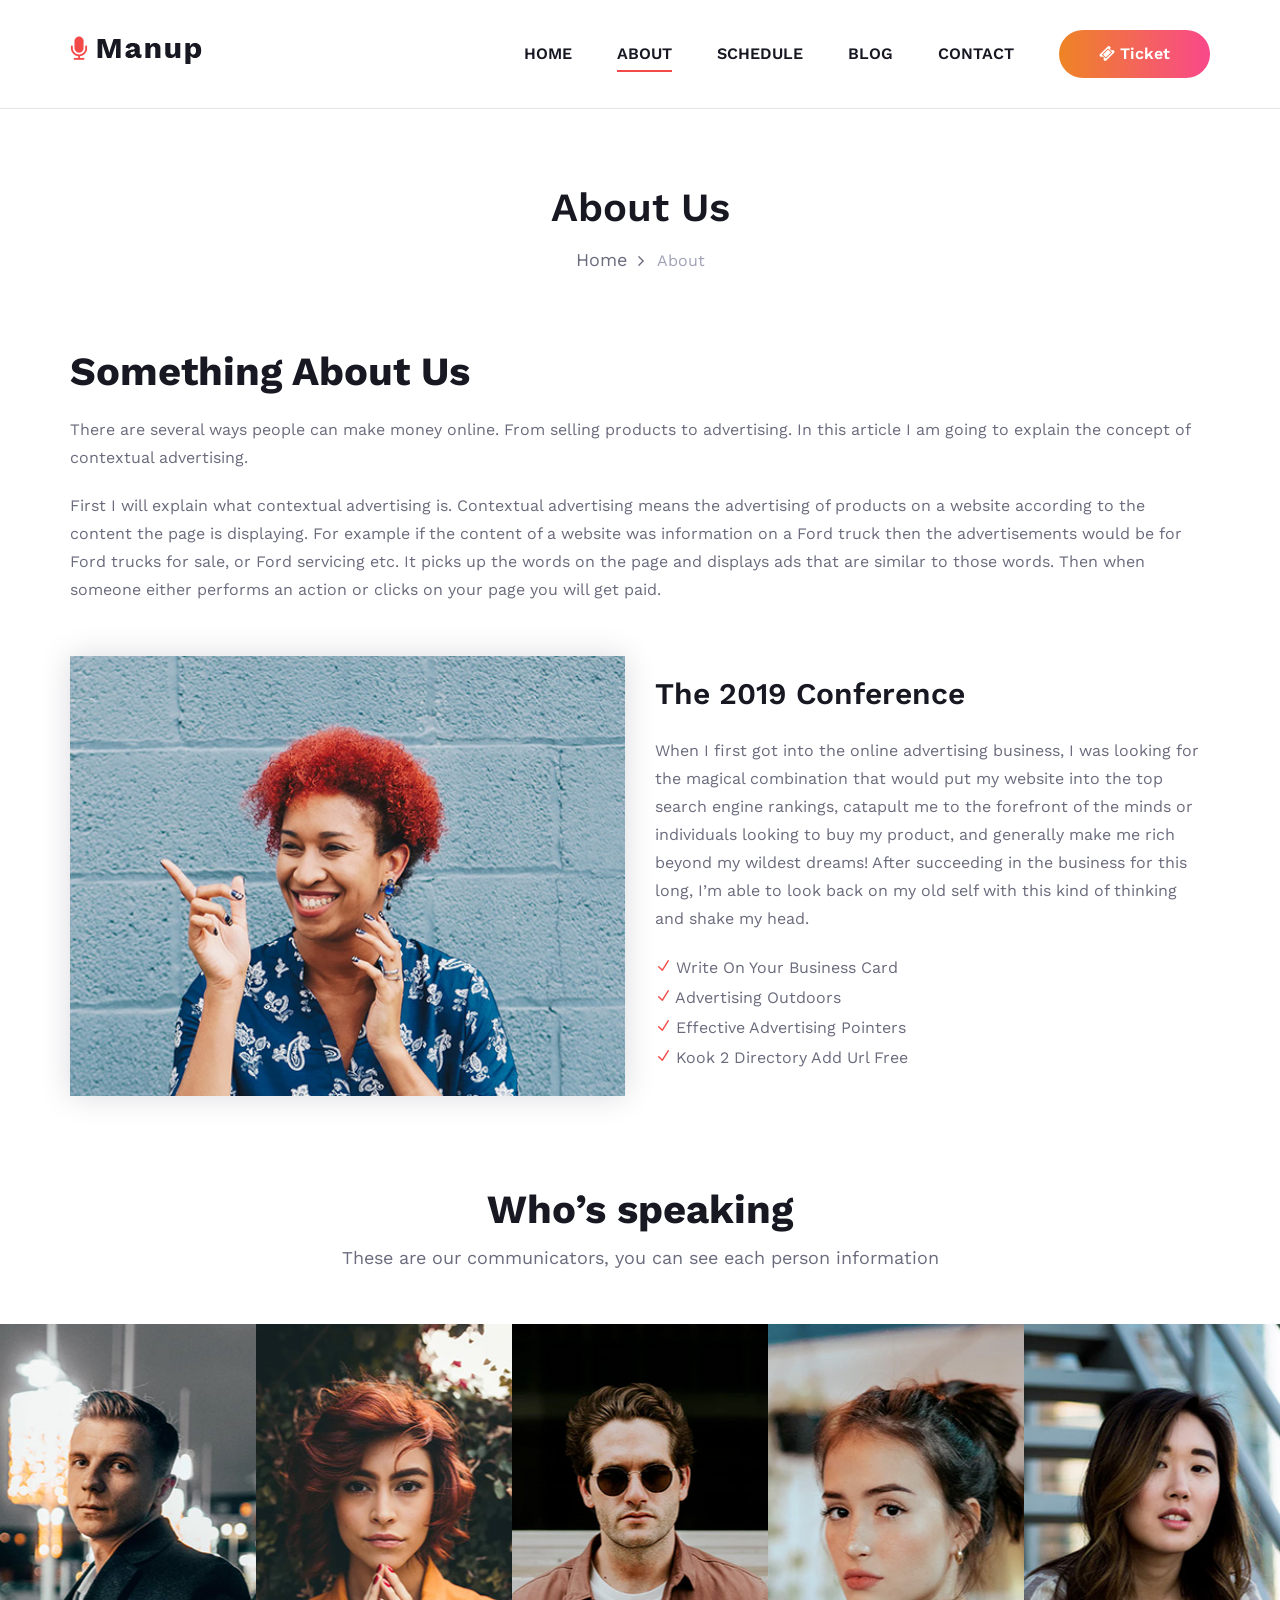
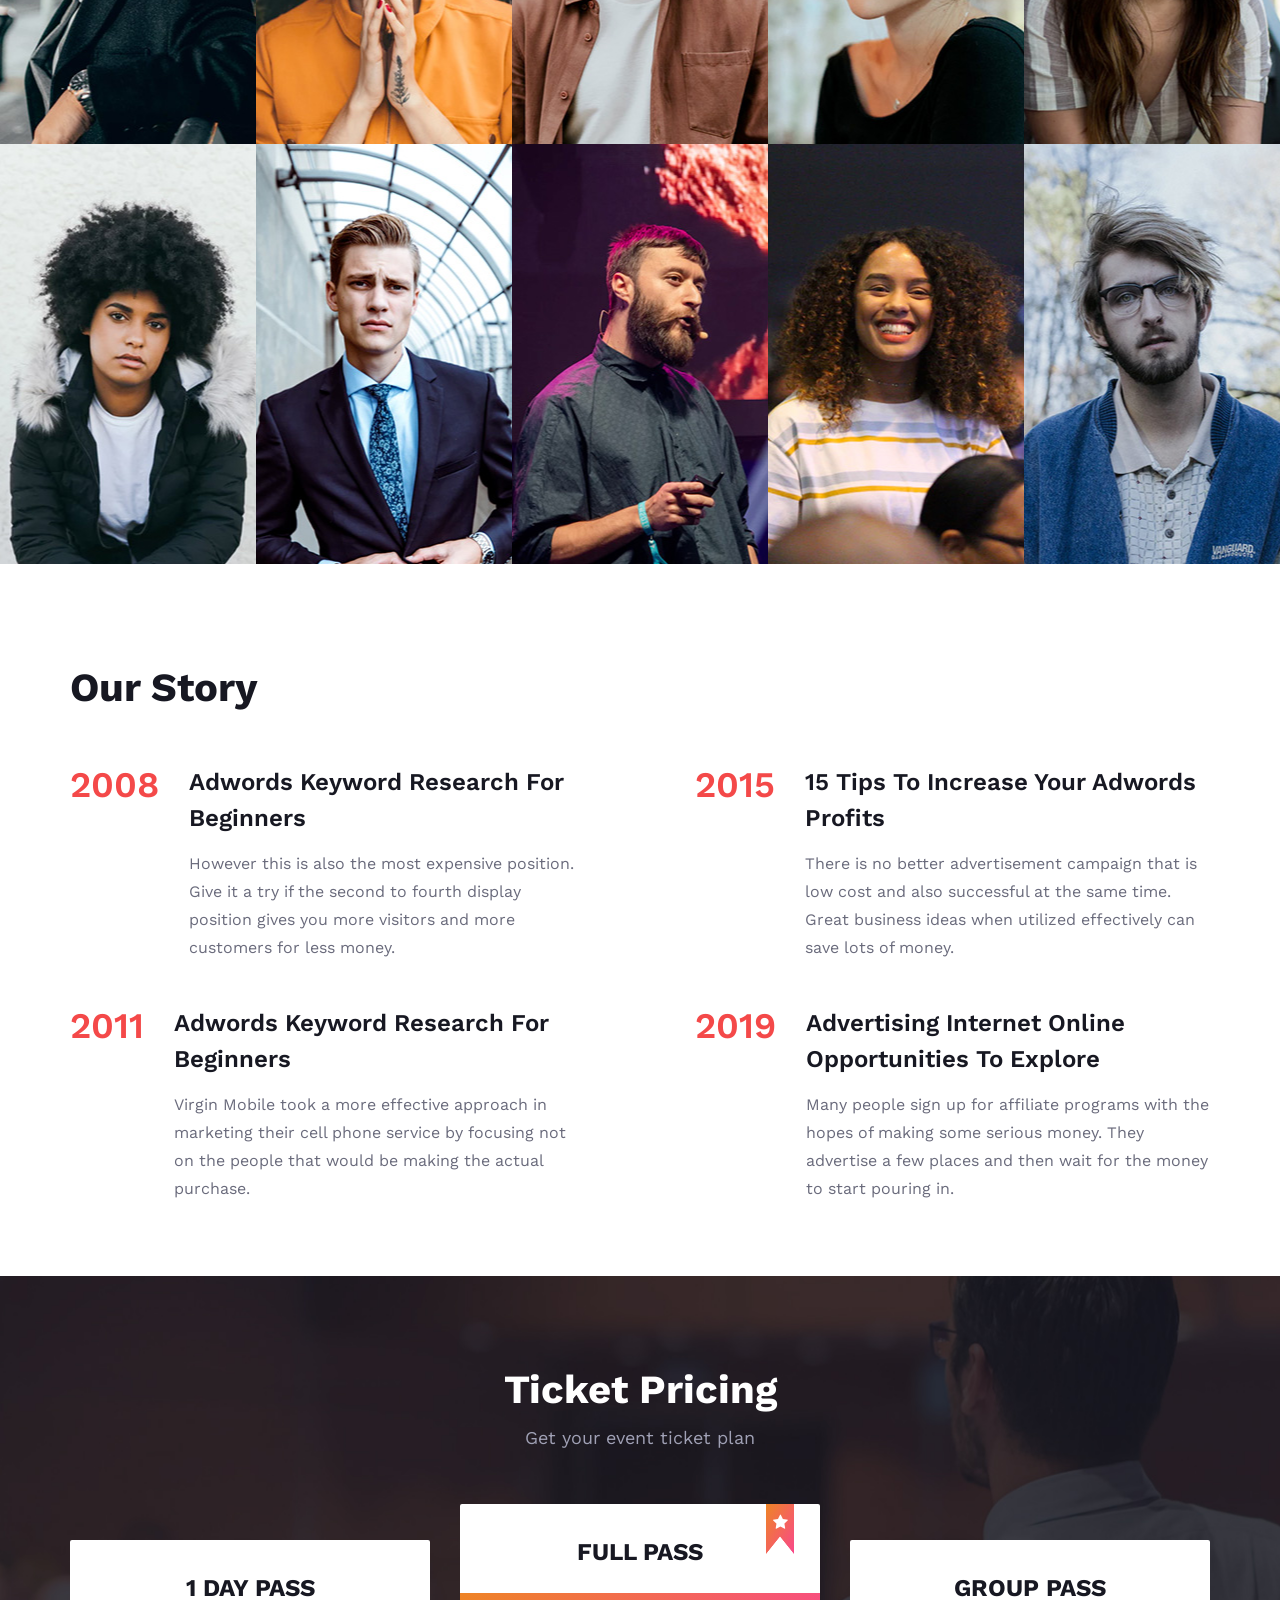
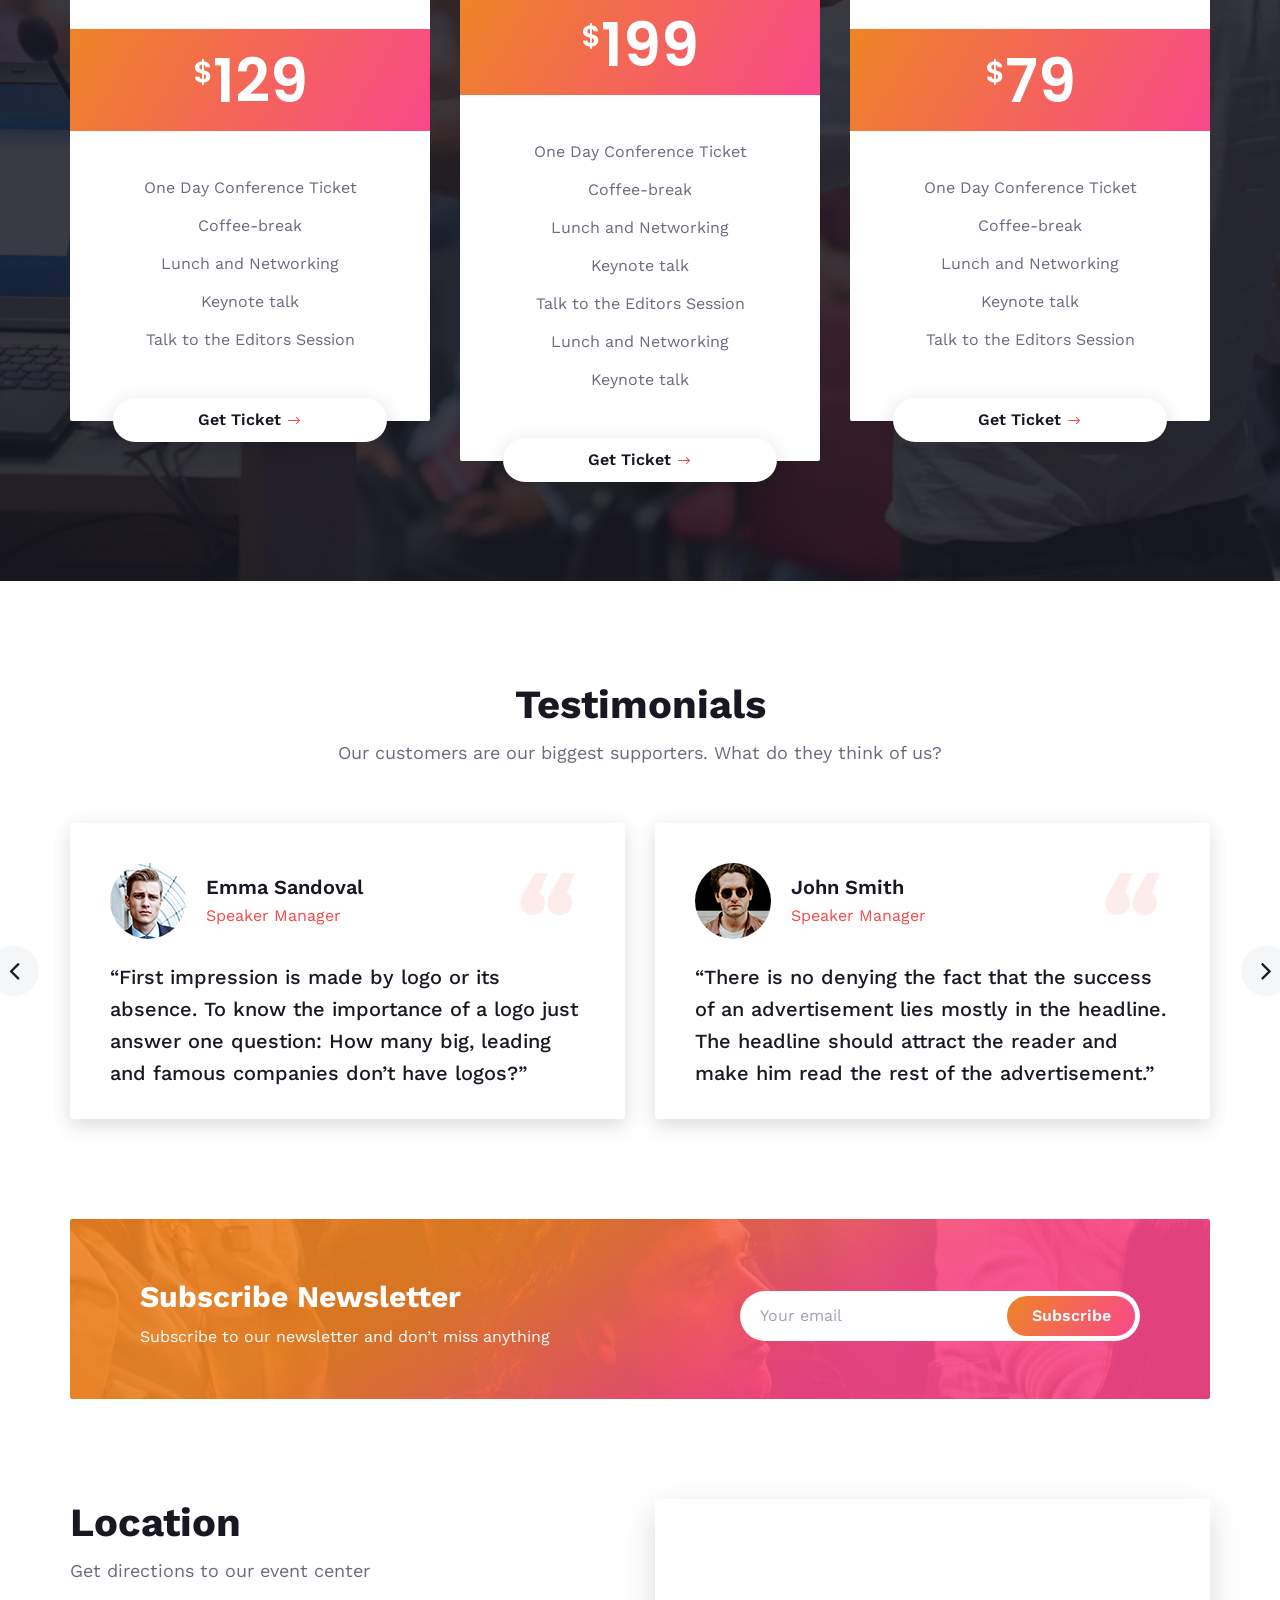
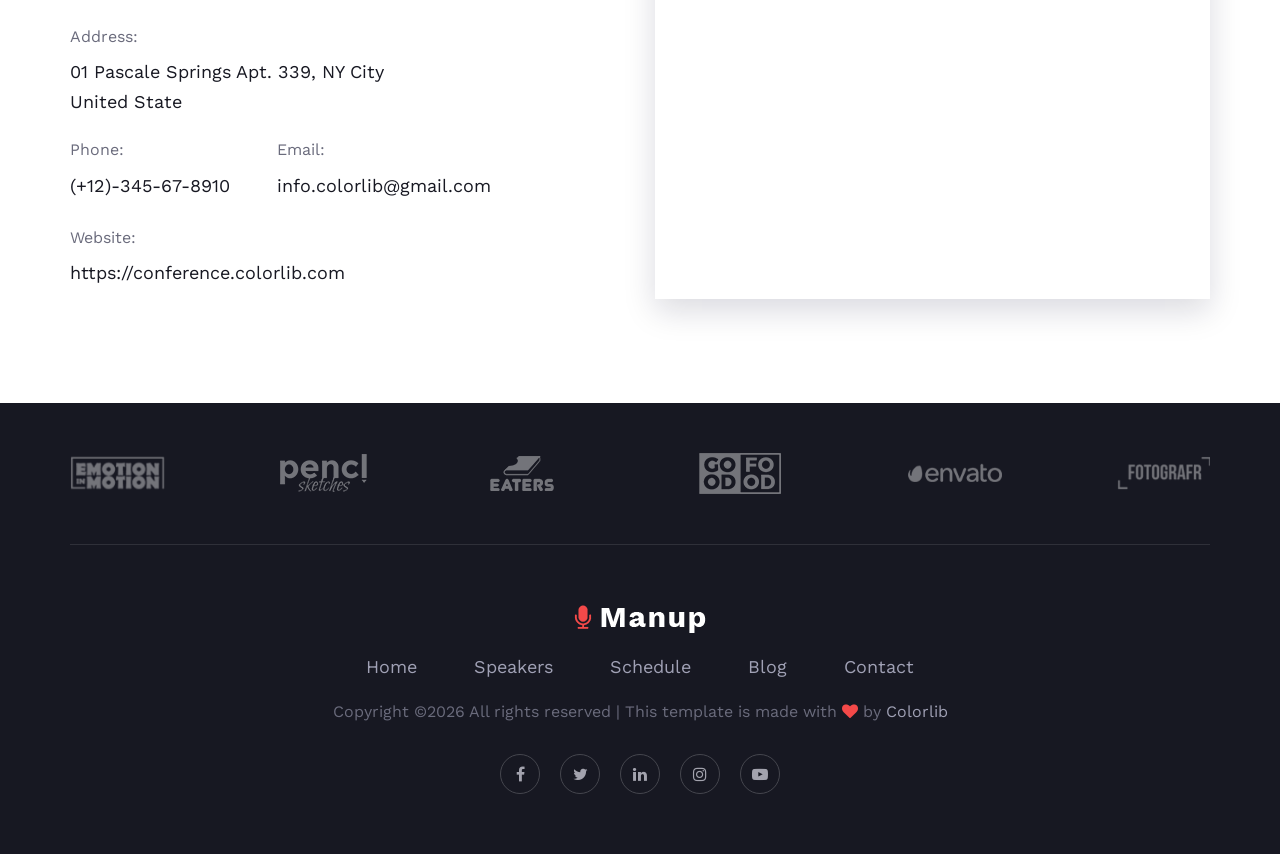
==== commit 97722edd: "updated" ====
--- a/about-us.html
+++ b/about-us.html
@@ -41,19 +41,12 @@
             <div class="nav-menu">
                 <nav class="mainmenu mobile-menu">
                     <ul>
-                        <li><a href="./index.html">Home</a></li>
-                        <li class="active"><a href="./about-us.html">About</a></li>
-                        <li><a href="./speaker.html">Speakers</a>
-                            <ul class="dropdown">
-                                <li><a href="#">Jayden</a></li>
-                                <li><a href="#">Sara</a></li>
-                                <li><a href="#">Emma</a></li>
-                                <li><a href="#">Harriet</a></li>
-                            </ul>
-                        </li>
-                        <li><a href="./schedule.html">Schedule</a></li>
-                        <li><a href="./blog.html">Blog</a></li>
-                        <li><a href="./contact.html">Contacts</a></li>
+                        <li><a href="index.html">Home</a></li>
+                        <li class="active"><a href="about-us.html">About</a></li>
+                      
+                        <li><a href="schedule.html">Schedule</a></li>
+                        <li><a href="blog.html">Blog</a></li>
+                        <li><a href="contact.html">Contact</a></li>
                     </ul>
                 </nav>
                 <a href="#" class="primary-btn top-btn"><i class="fa fa-ticket"></i> Ticket</a>
--- a/css/style.css
+++ b/css/style.css
@@ -39,7 +39,98 @@
 	-webkit-font-smoothing: antialiased;
 	font-smoothing: antialiased;
 }
-
+/* =========================
+   EVENT SECTION
+========================= */
+
+.events-section {
+    background: #f7f7f7;
+}
+
+.event-card {
+    background: #ffffff;
+    border-radius: 15px;
+    overflow: hidden;
+    transition: all 0.4s ease;
+    box-shadow: 0 10px 30px rgba(0, 0, 0, 0.08);
+    height: 100%;
+}
+
+.event-card:hover {
+    transform: translateY(-10px);
+    box-shadow: 0 18px 40px rgba(0, 0, 0, 0.15);
+}
+
+.event-image {
+    position: relative;
+    overflow: hidden;
+}
+
+.event-image img {
+    width: 100%;
+    height: 250px;
+    object-fit: cover;
+    transition: 0.4s;
+}
+
+.event-card:hover .event-image img {
+    transform: scale(1.08);
+}
+
+.event-date-badge {
+    position: absolute;
+    top: 20px;
+    left: 20px;
+    background: #f44949;
+    color: #ffffff;
+    font-size: 14px;
+    font-weight: 700;
+    padding: 10px 15px;
+    border-radius: 8px;
+}
+
+.event-content {
+    padding: 30px;
+}
+
+.event-category {
+    display: inline-block;
+    color: #f44949;
+    font-size: 14px;
+    font-weight: 600;
+    margin-bottom: 12px;
+}
+
+.event-content h4 {
+    font-size: 24px;
+    font-weight: 700;
+    margin-bottom: 15px;
+    line-height: 1.4;
+}
+
+.event-content p {
+    color: #6b6b6b;
+    margin-bottom: 12px;
+}
+
+.event-meta {
+    margin: 20px 0;
+}
+
+.event-meta p {
+    margin-bottom: 10px;
+    font-size: 15px;
+}
+
+.event-meta i {
+    color: #f44949;
+    margin-right: 8px;
+}
+
+.event-content .primary-btn {
+    display: inline-block;
+    margin-top: 10px;
+}
 h1,
 h2,
 h3,
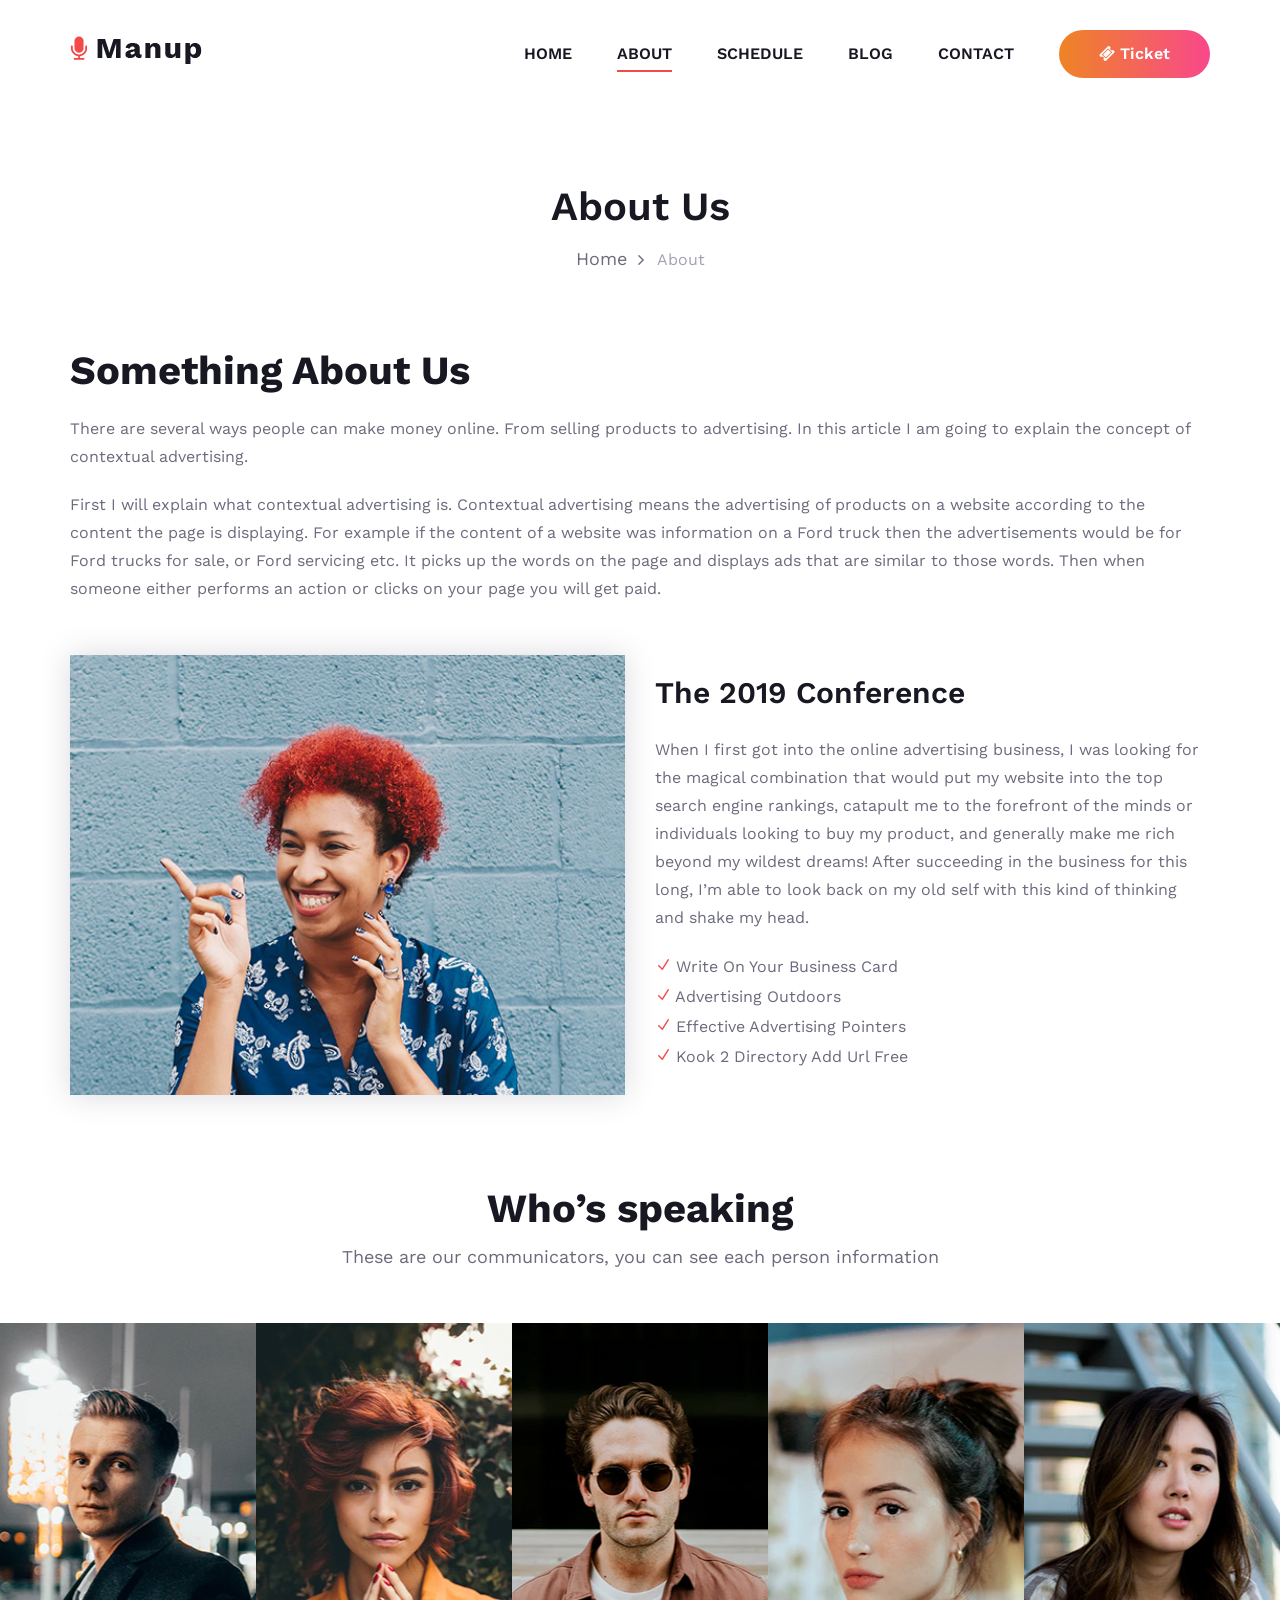
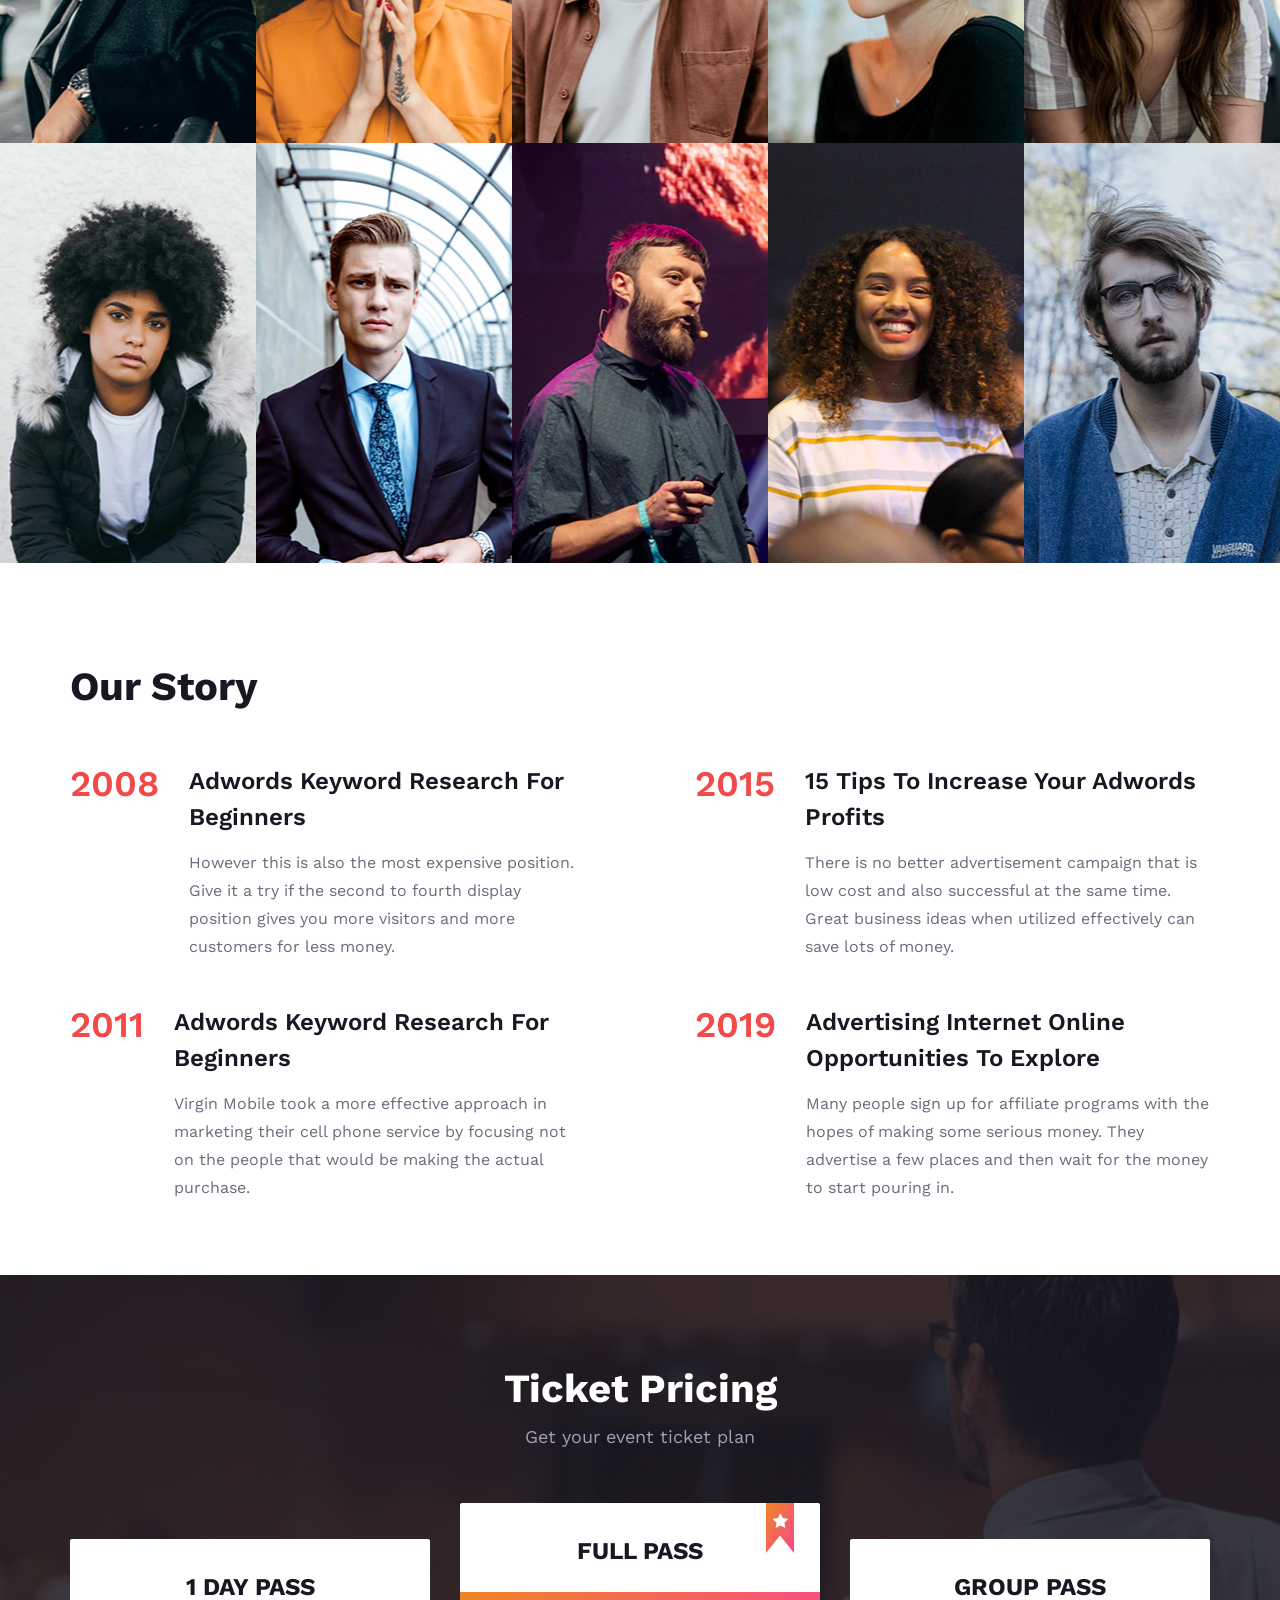
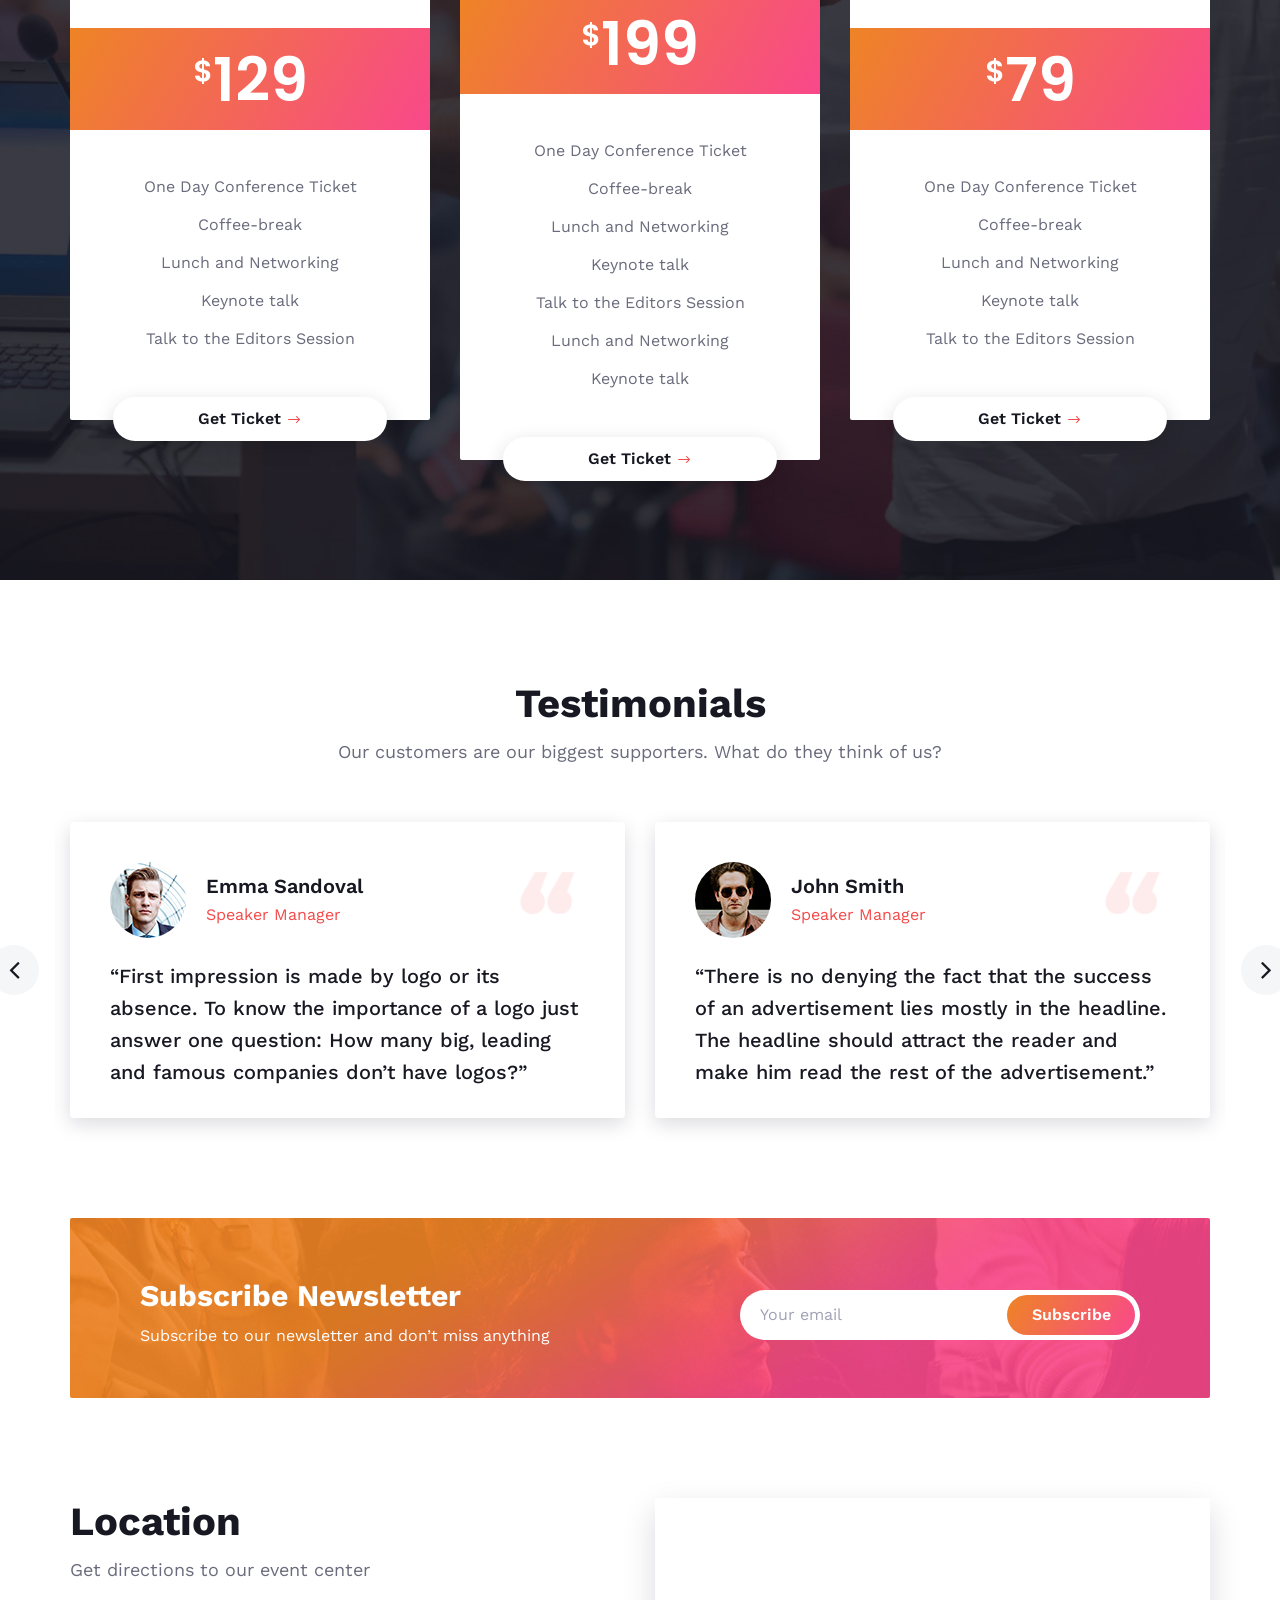
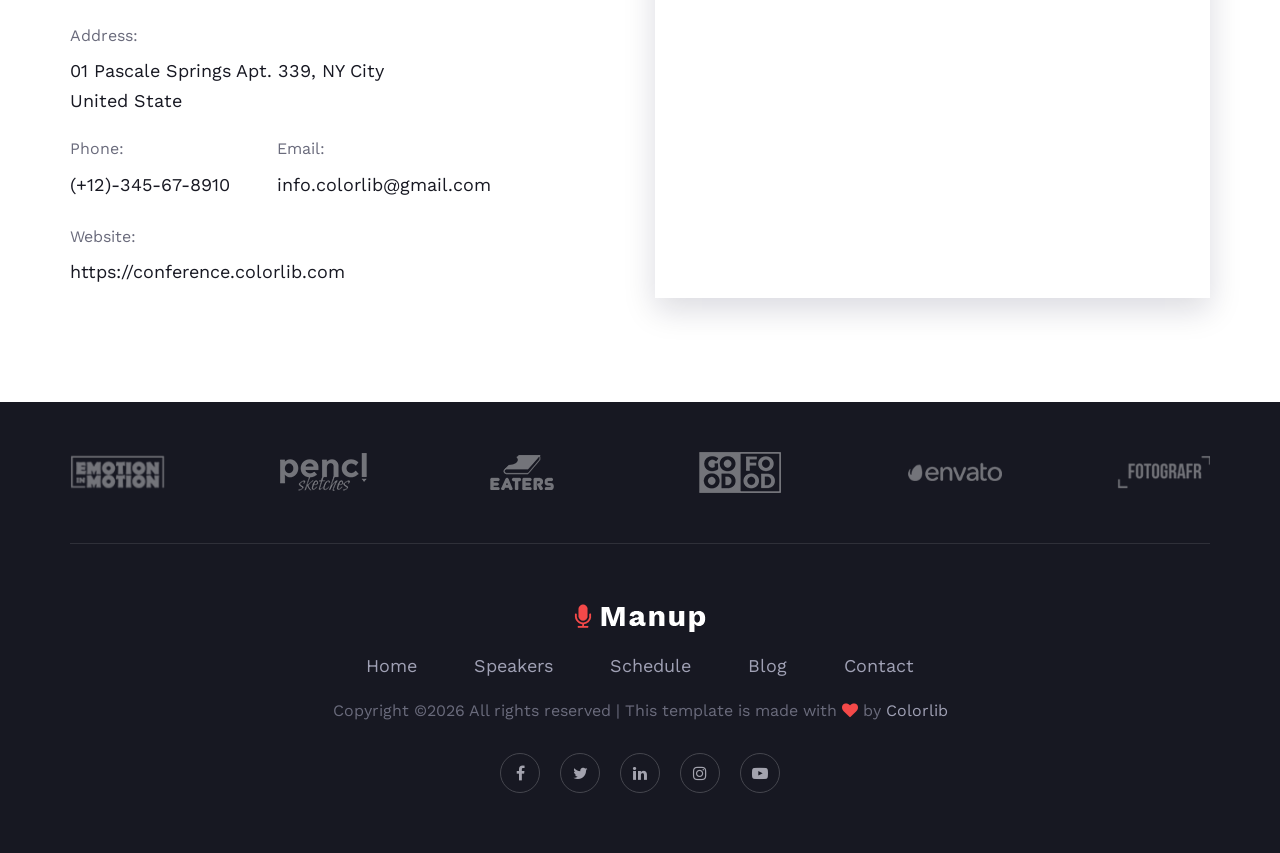
==== commit 8a5632bb: "updated" ====
--- a/about-us.html
+++ b/about-us.html
@@ -31,7 +31,7 @@
     </div>
 
     <!-- Header Section Begin -->
-    <header class="header-section header-normal">
+       <header class="header-section">
         <div class="container">
             <div class="logo">
                 <a href="./index.html">
@@ -49,11 +49,14 @@
                         <li><a href="contact.html">Contact</a></li>
                     </ul>
                 </nav>
-                <a href="#" class="primary-btn top-btn"><i class="fa fa-ticket"></i> Ticket</a>
+                <a href="tickets.html" class="primary-btn top-btn">
+    <i class="fa fa-ticket"></i> Ticket
+</a>
             </div>
             <div id="mobile-menu-wrap"></div>
         </div>
     </header>
+
     <!-- Header End -->
 
     <!-- Breadcrumb Section Begin -->
